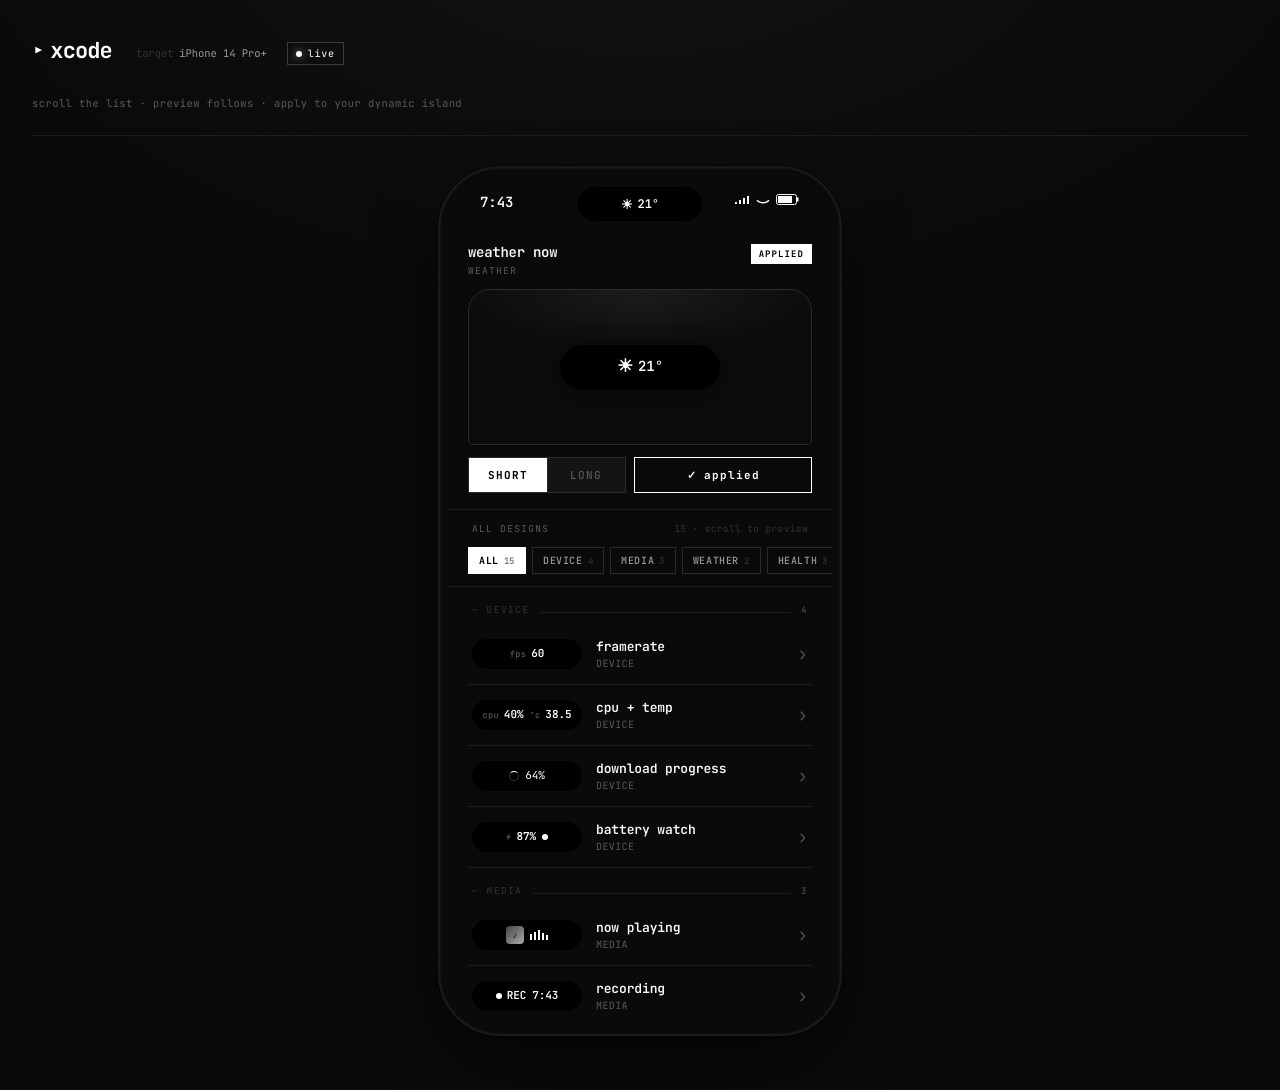
==== index.html @ 46786add "Initial commit: dynamic island designer (HTML prototype + native iOS port)" ====
<!DOCTYPE html>
<html lang="en">
<head>
<meta charset="UTF-8">
<meta name="viewport" content="width=device-width, initial-scale=1">
<title>xcode · dynamic island</title>
<link rel="preconnect" href="https://fonts.googleapis.com">
<link rel="preconnect" href="https://fonts.gstatic.com" crossorigin>
<link href="https://fonts.googleapis.com/css2?family=JetBrains+Mono:wght@300;400;500;600;700&display=swap" rel="stylesheet">
<link rel="stylesheet" href="app.css">
</head>
<body>

<div class="stage">

  <header class="stage-head">
    <div class="brand"><span class="caret">▸</span><span class="logo-name">xcode</span></div>
    <div class="stage-meta">
      <span class="m-pair"><span class="k">target</span><span class="v">iPhone 14 Pro+</span></span>
      <span class="badge"><span class="dot"></span>live</span>
    </div>
    <div class="hint">scroll the list · preview follows · apply to your dynamic island</div>
  </header>

  <div class="iphone">
    <div class="screen">

      <!-- Status bar -->
      <div class="statusbar">
        <span id="clock">9:41</span>
        <div class="right">
          <svg width="16" height="10" viewBox="0 0 16 10"><path d="M1 7h2v2H1zM5 5h2v4H5zM9 3h2v6H9zM13 1h2v8h-2z" fill="currentColor"/></svg>
          <svg width="14" height="10" viewBox="0 0 14 10"><path d="M7 8.5C4.5 8.5 2.3 7.5.5 5.8l1-1.1C3 6.2 4.9 7 7 7s4-.8 5.5-2.3l1 1.1C11.7 7.5 9.5 8.5 7 8.5z" fill="currentColor"/></svg>
          <svg width="24" height="11" viewBox="0 0 24 11"><rect x="0.5" y="0.5" width="20" height="10" rx="2" stroke="currentColor" fill="none"/><rect x="2" y="2" width="14" height="7" fill="currentColor"/><rect x="21" y="3.5" width="1.5" height="4" fill="currentColor"/></svg>
        </div>
      </div>

      <!-- The actual Dynamic Island (live, mirrors focused design) -->
      <div id="island" class="island"></div>

      <!-- Single page · preview on top, scroll list on bottom -->
      <section class="screen-body">

        <!-- ━━━ Sticky preview area ━━━ -->
        <div class="preview-area">
          <div class="preview-head">
            <div class="ph-left">
              <span class="ph-k" id="preview-name">—</span>
              <span class="ph-cat" id="preview-cat">—</span>
            </div>
            <span class="ph-meta">
              <span id="active-state" class="state-tag">PREVIEWING</span>
            </span>
          </div>

          <!-- Phone-top preview render -->
          <div class="preview-frame">
            <div class="preview-screen">
              <div id="preview-island" class="preview-island"></div>
            </div>
          </div>

          <!-- SHORT / LONG toggle + apply -->
          <div class="action-bar">
            <div class="size-toggle" id="size-toggle">
              <button class="on" data-size="short">SHORT</button>
              <button data-size="long">LONG</button>
            </div>
            <button class="apply-btn" id="apply-btn">apply</button>
          </div>
        </div>

        <!-- ━━━ Scrollable design list ━━━ -->
        <div class="list-wrap">
          <div class="list-head">
            <span>ALL DESIGNS</span>
            <span class="r"><span id="list-count">12</span> · scroll to preview</span>
          </div>
          <div class="filter-chips" id="filter-chips"></div>
          <div id="design-list" class="design-list">
            <!-- rendered by JS -->
            <div class="list-spacer-bottom"></div>
          </div>
        </div>

      </section>

    </div>
  </div>

</div>

<script src="app.js"></script>
</body>
</html>
---- app.css ----
/* ════════════════════════════════════════════════════════════════
   xcode · scroll-driven dynamic island browser
   ════════════════════════════════════════════════════════════════ */

:root {
  --bg:        #0a0a0a;
  --bg-2:      #0e0e0e;
  --surface:   #141414;
  --surface-2: #1a1a1a;
  --surface-3: #222222;
  --line:      #1d1d1d;
  --line-2:    #2a2a2a;
  --line-3:    #3a3a3a;
  --line-4:    #555555;
  --text:      #fafafa;
  --text-2:    #9a9a9a;
  --text-3:    #5a5a5a;
  --text-4:    #333333;
  --hi:        #ffffff;
  --hi-dim:    #c8c8c8;
  --mono:      'JetBrains Mono', ui-monospace, SFMono-Regular, Menlo, monospace;
}

* { box-sizing: border-box; margin: 0; padding: 0; }

html, body {
  background: var(--bg);
  color: var(--text);
  font-family: var(--mono);
  font-size: 13px;
  font-feature-settings: "tnum" 1, "ss01" 1;
  font-variant-numeric: tabular-nums;
  -webkit-font-smoothing: antialiased;
  text-rendering: geometricPrecision;
  letter-spacing: -0.005em;
  min-height: 100vh;
}
body {
  background-image:
    radial-gradient(ellipse 90% 60% at 50% -10%, #131313 0%, var(--bg) 60%),
    repeating-linear-gradient(0deg, transparent 0 39px, rgba(255,255,255,0.012) 39px 40px);
}
button { font: inherit; cursor: pointer; }

/* ───────── Stage chrome ───────── */
.stage {
  min-height: 100vh;
  display: grid;
  grid-template-rows: auto 1fr;
  gap: 32px;
  padding: 36px 32px 56px;
  max-width: 1280px;
  margin: 0 auto;
}
.stage-head {
  display: grid;
  grid-template-columns: auto 1fr auto;
  gap: 24px;
  align-items: end;
  padding-bottom: 24px;
  border-bottom: 1px solid var(--line);
}
.brand {
  display: flex;
  align-items: baseline;
  gap: 6px;
  font-size: 22px;
  font-weight: 700;
  letter-spacing: -0.04em;
}
.brand .caret { color: var(--hi); font-weight: 400; }
.stage-meta {
  display: flex;
  gap: 20px;
  align-items: center;
  font-size: 10.5px;
  color: var(--text-3);
}
.stage-meta .m-pair { display: flex; gap: 6px; }
.stage-meta .m-pair .k { color: var(--text-4); }
.stage-meta .m-pair .v { color: var(--text-2); }
.stage-meta .badge {
  display: inline-flex;
  align-items: center;
  gap: 6px;
  padding: 4px 8px;
  border: 1px solid var(--line-3);
  font-size: 10px;
  letter-spacing: 0.08em;
  color: var(--hi);
}
.stage-meta .badge .dot {
  width: 6px; height: 6px;
  background: var(--hi);
  border-radius: 50%;
  box-shadow: 0 0 8px rgba(255,255,255,0.6);
  animation: pulse 1.6s ease-in-out infinite;
}
.hint {
  grid-column: 1 / -1;
  font-size: 10.5px;
  color: var(--text-3);
  letter-spacing: 0.04em;
  padding-top: 8px;
}
@keyframes pulse {
  0%, 100% { opacity: 1; }
  50% { opacity: 0.35; }
}

/* ───────── iPhone frame ───────── */
.iphone {
  width: 400px;
  height: 866px;
  position: relative;
  background: #0a0a0a;
  border-radius: 60px;
  padding: 8px;
  box-shadow:
    0 0 0 2px #1a1a1a,
    0 0 0 3px #050505,
    0 30px 80px -20px rgba(0,0,0,0.85),
    inset 0 0 0 1px rgba(255,255,255,0.03);
  margin: 0 auto;
}
.screen {
  width: 100%;
  height: 100%;
  background: var(--bg);
  border-radius: 52px;
  overflow: hidden;
  position: relative;
  display: flex;
  flex-direction: column;
}

/* Status bar */
.statusbar {
  position: absolute;
  top: 0; left: 0; right: 0;
  height: 54px;
  padding: 18px 32px 0;
  display: flex;
  justify-content: space-between;
  align-items: flex-start;
  font-size: 14px;
  font-weight: 600;
  color: var(--text);
  z-index: 10;
  pointer-events: none;
}
.statusbar .right { display: flex; gap: 6px; align-items: center; }

/* ───────── Real Dynamic Island ───────── */
.island {
  position: absolute;
  top: 11px;
  left: 50%;
  transform: translateX(-50%);
  background: #000;
  border-radius: 18px;
  z-index: 20;
  display: flex;
  align-items: center;
  justify-content: center;
  transition: width 0.3s cubic-bezier(0.4, 0, 0.2, 1), padding 0.3s;
  overflow: hidden;
  height: 34px;
  width: 124px;
  padding: 0 14px;
  gap: 10px;
}
.island.long {
  padding: 0 28px;
  gap: 22px;
}
.island .empty-hint {
  color: var(--text-4);
  font-size: 9px;
  letter-spacing: 0.1em;
}

/* ───────── Single-page body layout ───────── */
.screen-body {
  flex: 1;
  display: flex;
  flex-direction: column;
  padding-top: 54px;
  overflow: hidden;
}

/* ━━━ Sticky preview area (top) ━━━ */
.preview-area {
  flex-shrink: 0;
  background: var(--bg);
  padding: 14px 20px 16px;
  border-bottom: 1px solid var(--line);
}

.preview-head {
  display: flex;
  justify-content: space-between;
  align-items: baseline;
  margin-bottom: 12px;
}
.ph-left {
  display: flex;
  flex-direction: column;
  gap: 2px;
  min-width: 0;
}
.ph-k {
  font-size: 14px;
  color: var(--text);
  font-weight: 600;
  letter-spacing: -0.02em;
  white-space: nowrap;
  overflow: hidden;
  text-overflow: ellipsis;
  transition: color 0.15s;
}
.ph-cat {
  font-size: 9.5px;
  color: var(--text-3);
  letter-spacing: 0.14em;
}
.ph-meta { display: flex; align-items: center; gap: 6px; flex-shrink: 0; }
.state-tag {
  font-size: 9px;
  letter-spacing: 0.12em;
  padding: 3px 7px;
  border: 1px solid var(--line-3);
  color: var(--text-3);
  font-weight: 500;
}
.state-tag.is-active {
  color: #000;
  background: var(--hi);
  border-color: var(--hi);
  font-weight: 700;
}

.preview-frame {
  background: var(--surface);
  border: 1px solid var(--line-2);
  height: 156px;
  border-radius: 22px 22px 4px 4px;
  position: relative;
  overflow: hidden;
  margin-bottom: 12px;
}
.preview-screen {
  position: absolute;
  inset: 0;
  background: radial-gradient(ellipse 80% 60% at 50% 0%, #1c1c1c 0%, #0d0d0d 60%);
  display: flex;
  justify-content: center;
  align-items: center;
}
.preview-island {
  background: #000;
  border-radius: 22px;
  display: flex;
  align-items: center;
  justify-content: center;
  padding: 0 18px;
  gap: 14px;
  height: 44px;
  min-width: 160px;
  box-shadow: 0 8px 24px rgba(0,0,0,0.6);
  transition:
    width 0.35s cubic-bezier(0.4, 0, 0.2, 1),
    min-width 0.35s cubic-bezier(0.4, 0, 0.2, 1),
    padding 0.35s;
  white-space: nowrap;
  animation: previewPop 0.18s ease;
}
.preview-island.long {
  min-width: 320px;
  padding: 0 36px;
  gap: 28px;
}
@keyframes previewPop {
  from { transform: scale(0.96); opacity: 0.4; }
  to   { transform: scale(1); opacity: 1; }
}

/* Action bar — size toggle on left, apply on right */
.action-bar {
  display: flex;
  gap: 8px;
}
.size-toggle {
  flex: 1;
  display: flex;
  border: 1px solid var(--line-2);
  background: var(--surface);
}
.size-toggle button {
  flex: 1;
  background: transparent;
  border: 0;
  border-right: 1px solid var(--line-2);
  color: var(--text-3);
  padding: 10px;
  font-family: var(--mono);
  font-size: 11px;
  letter-spacing: 0.1em;
  font-weight: 500;
}
.size-toggle button:last-child { border-right: 0; }
.size-toggle button.on {
  background: var(--hi);
  color: #000;
  font-weight: 700;
}
.apply-btn {
  flex: 1;
  background: var(--hi);
  color: #000;
  border: 0;
  padding: 10px;
  font-family: var(--mono);
  font-size: 11px;
  font-weight: 700;
  letter-spacing: 0.08em;
  transition: background 0.15s, color 0.15s;
}
.apply-btn:hover { background: var(--hi-dim); }
.apply-btn.applied {
  background: transparent;
  color: var(--hi);
  border: 1px solid var(--hi);
  cursor: default;
}
.apply-btn.flash {
  animation: applyFlash 0.6s ease;
}
@keyframes applyFlash {
  0%   { background: var(--hi); }
  35%  { background: #aaa; }
  100% { background: var(--hi); }
}

/* ━━━ Scrollable design list ━━━ */
.list-wrap {
  flex: 1;
  display: flex;
  flex-direction: column;
  overflow: hidden;
}
.list-head {
  display: flex;
  justify-content: space-between;
  padding: 12px 24px 8px;
  font-size: 9.5px;
  letter-spacing: 0.14em;
  color: var(--text-3);
  flex-shrink: 0;
  background: var(--bg);
}
.list-head .r { color: var(--text-4); letter-spacing: 0.04em; }

/* ━━━ Category filter chips ━━━ */
.filter-chips {
  display: flex;
  gap: 6px;
  padding: 4px 20px 12px;
  overflow-x: auto;
  flex-shrink: 0;
  background: var(--bg);
  border-bottom: 1px solid var(--line);
  scrollbar-width: none;
}
.filter-chips::-webkit-scrollbar { display: none; }
.chip {
  flex-shrink: 0;
  font-family: var(--mono);
  font-size: 10px;
  letter-spacing: 0.06em;
  font-weight: 500;
  padding: 6px 10px;
  border: 1px solid var(--line-2);
  background: transparent;
  color: var(--text-2);
  display: inline-flex;
  align-items: center;
  gap: 5px;
  cursor: pointer;
  transition: border-color 0.15s, background 0.15s, color 0.15s;
  white-space: nowrap;
}
.chip:hover { border-color: var(--line-4); color: var(--text); }
.chip .chip-n {
  color: var(--text-4);
  font-size: 9px;
}
.chip.on {
  background: var(--hi);
  color: #000;
  border-color: var(--hi);
  font-weight: 700;
}
.chip.on .chip-n { color: rgba(0,0,0,0.55); font-weight: 600; }

/* Group header inside list */
.list-group-head {
  font-size: 9.5px;
  letter-spacing: 0.16em;
  color: var(--text-4);
  padding: 16px 4px 8px;
  display: flex;
  align-items: baseline;
  gap: 10px;
}
.list-group-head .lg-rule {
  flex: 1;
  height: 1px;
  background: var(--line);
}
.list-group-head .lg-count {
  color: var(--text-3);
  font-size: 9px;
}

.design-list {
  flex: 1;
  overflow-y: auto;
  padding: 0 20px;
  scrollbar-width: thin;
  scrollbar-color: var(--line-3) transparent;
  scroll-behavior: smooth;
}
.design-list::-webkit-scrollbar { width: 4px; }
.design-list::-webkit-scrollbar-thumb { background: var(--line-3); border-radius: 2px; }

/* Each row in the list */
.drow {
  display: grid;
  grid-template-columns: 110px 1fr 18px;
  gap: 14px;
  align-items: center;
  padding: 14px 4px;
  border-bottom: 1px solid var(--line);
  cursor: pointer;
  user-select: none;
  transition: background 0.18s, border-color 0.18s, transform 0.18s;
  position: relative;
}
.drow:hover { background: var(--surface); }
.drow.is-focused {
  background: var(--surface-2);
}
.drow.is-focused::before {
  content: '';
  position: absolute;
  left: -4px;
  top: 0;
  bottom: 0;
  width: 2px;
  background: var(--hi);
}

/* Mini island preview in row */
.drow .drow-preview {
  background: #000;
  height: 30px;
  border-radius: 15px;
  padding: 0 10px;
  display: flex;
  align-items: center;
  justify-content: center;
  gap: 6px;
  white-space: nowrap;
  overflow: hidden;
}

.drow .drow-meta {
  display: flex;
  flex-direction: column;
  gap: 2px;
  min-width: 0;
}
.drow .drow-name {
  font-size: 13px;
  font-weight: 600;
  color: var(--text);
  letter-spacing: -0.01em;
  white-space: nowrap;
  overflow: hidden;
  text-overflow: ellipsis;
  display: flex;
  align-items: baseline;
  gap: 6px;
}
.drow .drow-name .applied-tag {
  font-size: 8.5px;
  font-weight: 700;
  letter-spacing: 0.08em;
  color: #000;
  background: var(--hi);
  padding: 1px 5px;
  border-radius: 2px;
}
.drow .drow-cat {
  font-size: 10px;
  color: var(--text-3);
  letter-spacing: 0.04em;
}

.drow .drow-arrow {
  color: var(--text-3);
  font-size: 18px;
  text-align: right;
  font-weight: 300;
}
.drow.is-focused .drow-arrow { color: var(--hi); }

.list-spacer-bottom {
  height: 80px;
}

/* ════════════════════════════════════════════════════════════════
   WIDGET RENDERING
   ════════════════════════════════════════════════════════════════ */

.w {
  display: flex;
  align-items: center;
  gap: 5px;
  font-family: var(--mono);
  white-space: nowrap;
  color: var(--hi);
  font-weight: 600;
}
.w .w-lbl  { font-size: 9px;  color: var(--text-3); font-weight: 500; letter-spacing: 0.04em; }
.w .w-val  { font-size: 12px; color: var(--hi); }
.w .w-unit { font-size: 9px;  color: var(--text-3); font-weight: 500; }

/* Larger sizing in the big preview island */
.preview-island .w .w-val { font-size: 14px; }
.preview-island .w .w-lbl,
.preview-island .w .w-unit { font-size: 10px; }
.preview-island.long .w .w-val { font-size: 16px; }
.preview-island.long .w .w-lbl,
.preview-island.long .w .w-unit { font-size: 11px; }

/* Mini in row */
.drow-preview .w .w-val { font-size: 11px; }
.drow-preview .w .w-lbl,
.drow-preview .w .w-unit { font-size: 8.5px; }

/* Long-form layouts */
.long-grid {
  display: grid;
  grid-template-columns: 1fr 1fr;
  gap: 8px 18px;
  width: 100%;
  height: 100%;
  align-content: center;
}
.long-stack {
  display: flex;
  flex-direction: column;
  gap: 4px;
  align-items: center;
  justify-content: center;
  width: 100%;
}
.long-row {
  display: flex;
  align-items: center;
  justify-content: space-between;
  width: 100%;
  gap: 14px;
}

/* ═══ Animated widget pieces ═══ */

.w-gif {
  width: 22px; height: 22px;
  background: linear-gradient(135deg, #444 0%, #aaa 50%, #555 100%);
  background-size: 200% 200%;
  animation: gifShimmer 2s ease-in-out infinite;
  border-radius: 4px;
  display: flex;
  align-items: center;
  justify-content: center;
  font-size: 11px;
  color: #000;
  font-weight: 700;
}
.preview-island .w-gif { width: 28px; height: 28px; }
.preview-island.long .w-gif { width: 40px; height: 40px; font-size: 16px; border-radius: 6px; }
.drow-preview .w-gif { width: 18px; height: 18px; font-size: 9px; }
@keyframes gifShimmer {
  0%, 100% { background-position: 0% 50%; }
  50%      { background-position: 100% 50%; }
}

.w-spinner {
  width: 12px; height: 12px;
  border: 1.5px solid var(--text-4);
  border-top-color: var(--hi);
  border-radius: 50%;
  animation: spin 0.9s linear infinite;
}
.preview-island .w-spinner { width: 16px; height: 16px; border-width: 2px; }
.preview-island.long .w-spinner { width: 22px; height: 22px; border-width: 2px; }
.drow-preview .w-spinner { width: 10px; height: 10px; }
@keyframes spin { to { transform: rotate(360deg); } }

.w-bars {
  display: flex;
  gap: 2px;
  align-items: flex-end;
  height: 12px;
}
.preview-island .w-bars { height: 16px; }
.preview-island.long .w-bars { height: 24px; gap: 3px; }
.drow-preview .w-bars { height: 10px; }
.w-bars span {
  width: 2px;
  background: var(--hi);
  animation: barJump 0.8s ease-in-out infinite;
}
.preview-island.long .w-bars span { width: 3px; }
.w-bars span:nth-child(1) { animation-delay: 0s;    height: 60%; }
.w-bars span:nth-child(2) { animation-delay: 0.1s;  height: 80%; }
.w-bars span:nth-child(3) { animation-delay: 0.2s;  height: 100%; }
.w-bars span:nth-child(4) { animation-delay: 0.15s; height: 70%; }
.w-bars span:nth-child(5) { animation-delay: 0.05s; height: 50%; }
@keyframes barJump {
  0%, 100% { transform: scaleY(0.4); }
  50%      { transform: scaleY(1); }
}

.w-pulse-dot {
  width: 7px; height: 7px;
  border-radius: 50%;
  background: var(--hi);
  box-shadow: 0 0 0 0 rgba(255,255,255,0.7);
  animation: dotPulse 1.4s ease-in-out infinite;
}
.preview-island .w-pulse-dot { width: 9px; height: 9px; }
.preview-island.long .w-pulse-dot { width: 11px; height: 11px; }
.drow-preview .w-pulse-dot { width: 6px; height: 6px; }
@keyframes dotPulse {
  0%, 100% { box-shadow: 0 0 0 0 rgba(255,255,255,0.7); }
  50%      { box-shadow: 0 0 0 5px rgba(255,255,255,0); }
}

.w-weather-glyph {
  font-size: 13px;
  color: var(--hi);
  line-height: 1;
}
.preview-island .w-weather-glyph { font-size: 18px; }
.preview-island.long .w-weather-glyph { font-size: 26px; }
.drow-preview .w-weather-glyph { font-size: 11px; }

.w-big {
  font-size: 14px;
  font-weight: 700;
  letter-spacing: -0.02em;
  color: var(--hi);
}
.preview-island .w-big { font-size: 18px; }
.preview-island.long .w-big { font-size: 26px; letter-spacing: -0.03em; }
.drow-preview .w-big { font-size: 12px; }

.w-sub {
  font-size: 9px;
  color: var(--text-3);
  letter-spacing: 0.06em;
  font-weight: 500;
  text-transform: uppercase;
}
.preview-island .w-sub { font-size: 10px; }
.preview-island.long .w-sub { font-size: 11px; }
.drow-preview .w-sub { font-size: 8px; }

.w-progress {
  width: 36px;
  height: 3px;
  background: var(--text-4);
  border-radius: 2px;
  overflow: hidden;
  position: relative;
}
.preview-island .w-progress { width: 60px; height: 4px; }
.preview-island.long .w-progress { width: 200px; height: 5px; }
.drow-preview .w-progress { width: 30px; height: 2px; }
.w-progress::after {
  content: '';
  position: absolute;
  inset: 0;
  background: var(--hi);
  width: 64%;
  animation: progressPulse 3s ease-in-out infinite;
}
@keyframes progressPulse {
  0%   { width: 12%; }
  50%  { width: 78%; }
  100% { width: 12%; }
}
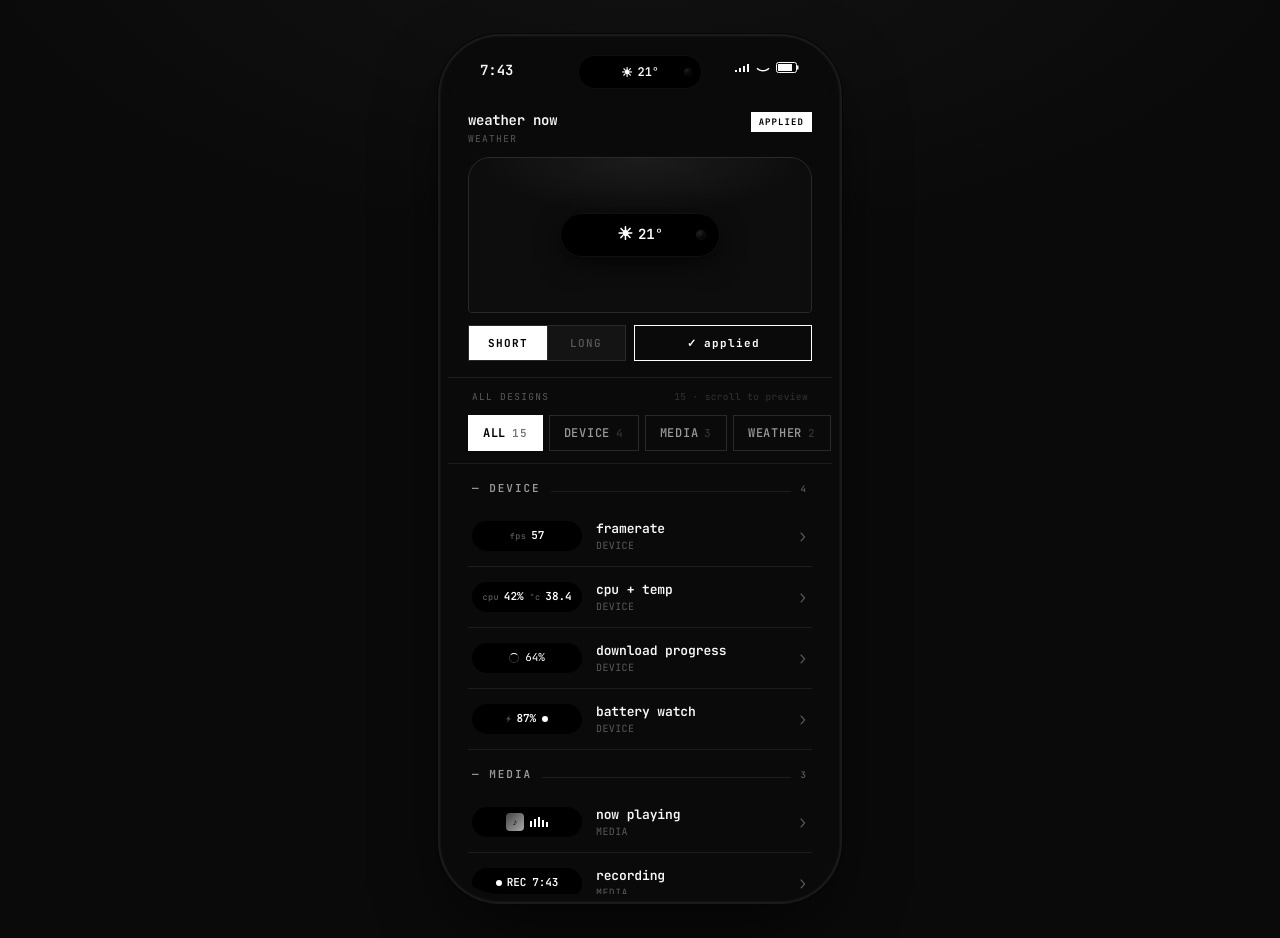
==== commit d20f40ed: "Mobile-fullscreen layout, bigger category chips, camera lens + subtle outline on island" ====
--- a/index.html
+++ b/index.html
@@ -2,7 +2,10 @@
 <html lang="en">
 <head>
 <meta charset="UTF-8">
-<meta name="viewport" content="width=device-width, initial-scale=1">
+<meta name="viewport" content="width=device-width, initial-scale=1, viewport-fit=cover, user-scalable=no">
+<meta name="apple-mobile-web-app-capable" content="yes">
+<meta name="apple-mobile-web-app-status-bar-style" content="black-translucent">
+<meta name="theme-color" content="#0a0a0a">
 <title>xcode · dynamic island</title>
 <link rel="preconnect" href="https://fonts.googleapis.com">
 <link rel="preconnect" href="https://fonts.gstatic.com" crossorigin>
@@ -12,15 +15,6 @@
 <body>
 
 <div class="stage">
-
-  <header class="stage-head">
-    <div class="brand"><span class="caret">▸</span><span class="logo-name">xcode</span></div>
-    <div class="stage-meta">
-      <span class="m-pair"><span class="k">target</span><span class="v">iPhone 14 Pro+</span></span>
-      <span class="badge"><span class="dot"></span>live</span>
-    </div>
-    <div class="hint">scroll the list · preview follows · apply to your dynamic island</div>
-  </header>
 
   <div class="iphone">
     <div class="screen">
--- a/app.css
+++ b/app.css
@@ -42,70 +42,16 @@
 }
 button { font: inherit; cursor: pointer; }
 
-/* ───────── Stage chrome ───────── */
+/* ───────── Stage ───────── */
 .stage {
   min-height: 100vh;
-  display: grid;
-  grid-template-rows: auto 1fr;
-  gap: 32px;
-  padding: 36px 32px 56px;
+  min-height: 100dvh;
+  display: flex;
+  align-items: center;
+  justify-content: center;
+  padding: 36px 32px;
   max-width: 1280px;
   margin: 0 auto;
-}
-.stage-head {
-  display: grid;
-  grid-template-columns: auto 1fr auto;
-  gap: 24px;
-  align-items: end;
-  padding-bottom: 24px;
-  border-bottom: 1px solid var(--line);
-}
-.brand {
-  display: flex;
-  align-items: baseline;
-  gap: 6px;
-  font-size: 22px;
-  font-weight: 700;
-  letter-spacing: -0.04em;
-}
-.brand .caret { color: var(--hi); font-weight: 400; }
-.stage-meta {
-  display: flex;
-  gap: 20px;
-  align-items: center;
-  font-size: 10.5px;
-  color: var(--text-3);
-}
-.stage-meta .m-pair { display: flex; gap: 6px; }
-.stage-meta .m-pair .k { color: var(--text-4); }
-.stage-meta .m-pair .v { color: var(--text-2); }
-.stage-meta .badge {
-  display: inline-flex;
-  align-items: center;
-  gap: 6px;
-  padding: 4px 8px;
-  border: 1px solid var(--line-3);
-  font-size: 10px;
-  letter-spacing: 0.08em;
-  color: var(--hi);
-}
-.stage-meta .badge .dot {
-  width: 6px; height: 6px;
-  background: var(--hi);
-  border-radius: 50%;
-  box-shadow: 0 0 8px rgba(255,255,255,0.6);
-  animation: pulse 1.6s ease-in-out infinite;
-}
-.hint {
-  grid-column: 1 / -1;
-  font-size: 10.5px;
-  color: var(--text-3);
-  letter-spacing: 0.04em;
-  padding-top: 8px;
-}
-@keyframes pulse {
-  0%, 100% { opacity: 1; }
-  50% { opacity: 0.35; }
 }
 
 /* ───────── iPhone frame ───────── */
@@ -121,7 +67,6 @@
     0 0 0 3px #050505,
     0 30px 80px -20px rgba(0,0,0,0.85),
     inset 0 0 0 1px rgba(255,255,255,0.03);
-  margin: 0 auto;
 }
 .screen {
   width: 100%;
@@ -132,6 +77,40 @@
   position: relative;
   display: flex;
   flex-direction: column;
+}
+
+/* On phones · fill the viewport, drop the bezel */
+@media (max-width: 480px) {
+  body { background: #0a0a0a; }
+  .stage {
+    padding: 0;
+    align-items: stretch;
+    min-height: 100vh;
+    min-height: 100dvh;
+  }
+  .iphone {
+    width: 100vw;
+    height: 100vh;
+    height: 100dvh;
+    border-radius: 0;
+    padding: 0;
+    box-shadow: none;
+  }
+  .screen {
+    border-radius: 0;
+  }
+  /* keep the status bar tucked behind the notch / dynamic island */
+  .statusbar {
+    padding-top: max(18px, env(safe-area-inset-top));
+  }
+  /* push the island down to clear a real notch / dynamic island */
+  .island {
+    top: max(11px, env(safe-area-inset-top));
+  }
+  /* respect the home indicator at the bottom */
+  .design-list {
+    padding-bottom: calc(40px + env(safe-area-inset-bottom));
+  }
 }
 
 /* Status bar */
@@ -169,10 +148,30 @@
   width: 124px;
   padding: 0 14px;
   gap: 10px;
+  box-shadow: inset 0 0 0 1px rgba(255,255,255,0.05);
+}
+.island::after {
+  content: '';
+  position: absolute;
+  top: 50%;
+  right: 10px;
+  width: 8px;
+  height: 8px;
+  border-radius: 50%;
+  background:
+    radial-gradient(circle at 35% 30%, #232323 0%, #080808 50%, #000 100%);
+  box-shadow: inset 0 0 0 0.5px rgba(255,255,255,0.06);
+  transform: translateY(-50%);
+  pointer-events: none;
+  opacity: 0.85;
+  z-index: 1;
 }
 .island.long {
   padding: 0 28px;
   gap: 22px;
+}
+.island.long::after {
+  right: 14px;
 }
 .island .empty-hint {
   color: var(--text-4);
@@ -267,18 +266,44 @@
   gap: 14px;
   height: 44px;
   min-width: 160px;
-  box-shadow: 0 8px 24px rgba(0,0,0,0.6);
+  box-shadow:
+    0 8px 24px rgba(0,0,0,0.6),
+    inset 0 0 0 1px rgba(255,255,255,0.06);
   transition:
     width 0.35s cubic-bezier(0.4, 0, 0.2, 1),
     min-width 0.35s cubic-bezier(0.4, 0, 0.2, 1),
     padding 0.35s;
   white-space: nowrap;
   animation: previewPop 0.18s ease;
+  position: relative;
+}
+/* Front camera lens (right side, like real iPhone 14 Pro) */
+.preview-island::after {
+  content: '';
+  position: absolute;
+  top: 50%;
+  right: 14px;
+  width: 10px;
+  height: 10px;
+  border-radius: 50%;
+  background:
+    radial-gradient(circle at 35% 30%, #2a2a2a 0%, #0a0a0a 50%, #000 100%);
+  box-shadow:
+    inset 0 0 0 0.5px rgba(255,255,255,0.08),
+    inset 0 0 2px rgba(255,255,255,0.04);
+  transform: translateY(-50%);
+  pointer-events: none;
+  opacity: 0.85;
 }
 .preview-island.long {
   min-width: 320px;
   padding: 0 36px;
   gap: 28px;
+}
+.preview-island.long::after {
+  right: 20px;
+  width: 11px;
+  height: 11px;
 }
 @keyframes previewPop {
   from { transform: scale(0.96); opacity: 0.4; }
@@ -376,16 +401,16 @@
 .chip {
   flex-shrink: 0;
   font-family: var(--mono);
-  font-size: 10px;
+  font-size: 12px;
   letter-spacing: 0.06em;
   font-weight: 500;
-  padding: 6px 10px;
+  padding: 9px 14px;
   border: 1px solid var(--line-2);
   background: transparent;
   color: var(--text-2);
   display: inline-flex;
   align-items: center;
-  gap: 5px;
+  gap: 6px;
   cursor: pointer;
   transition: border-color 0.15s, background 0.15s, color 0.15s;
   white-space: nowrap;
@@ -393,7 +418,7 @@
 .chip:hover { border-color: var(--line-4); color: var(--text); }
 .chip .chip-n {
   color: var(--text-4);
-  font-size: 9px;
+  font-size: 11px;
 }
 .chip.on {
   background: var(--hi);
@@ -405,13 +430,14 @@
 
 /* Group header inside list */
 .list-group-head {
-  font-size: 9.5px;
-  letter-spacing: 0.16em;
-  color: var(--text-4);
-  padding: 16px 4px 8px;
+  font-size: 11px;
+  letter-spacing: 0.18em;
+  color: var(--text-2);
+  padding: 18px 4px 10px;
   display: flex;
   align-items: baseline;
   gap: 10px;
+  font-weight: 600;
 }
 .list-group-head .lg-rule {
   flex: 1;
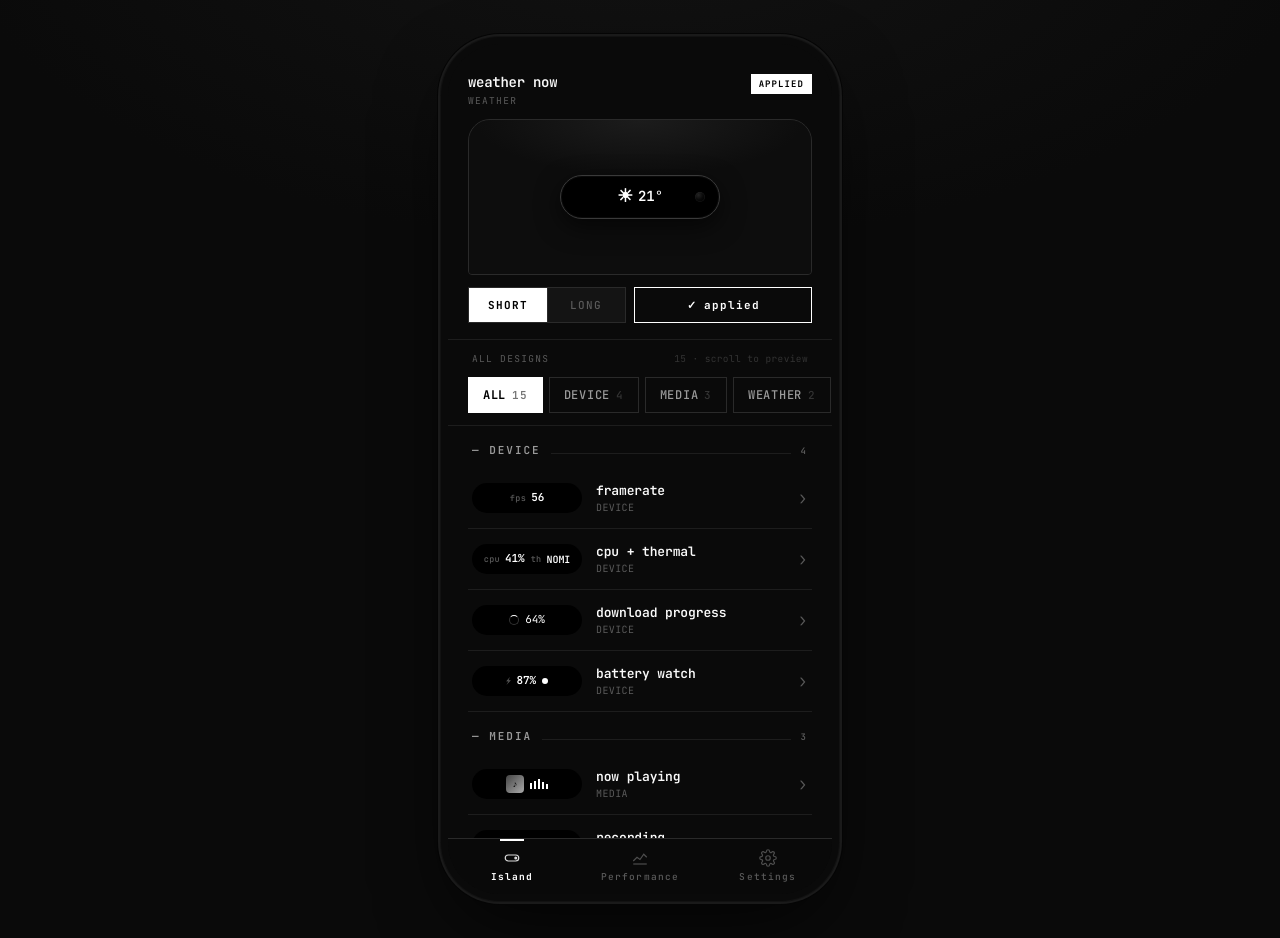
==== commit 43311044: "Add Performance and Settings tabs, iOS-grounded metrics, remove status bar" ====
--- a/index.html
+++ b/index.html
@@ -19,65 +19,398 @@
   <div class="iphone">
     <div class="screen">
 
-      <!-- Status bar -->
-      <div class="statusbar">
-        <span id="clock">9:41</span>
-        <div class="right">
-          <svg width="16" height="10" viewBox="0 0 16 10"><path d="M1 7h2v2H1zM5 5h2v4H5zM9 3h2v6H9zM13 1h2v8h-2z" fill="currentColor"/></svg>
-          <svg width="14" height="10" viewBox="0 0 14 10"><path d="M7 8.5C4.5 8.5 2.3 7.5.5 5.8l1-1.1C3 6.2 4.9 7 7 7s4-.8 5.5-2.3l1 1.1C11.7 7.5 9.5 8.5 7 8.5z" fill="currentColor"/></svg>
-          <svg width="24" height="11" viewBox="0 0 24 11"><rect x="0.5" y="0.5" width="20" height="10" rx="2" stroke="currentColor" fill="none"/><rect x="2" y="2" width="14" height="7" fill="currentColor"/><rect x="21" y="3.5" width="1.5" height="4" fill="currentColor"/></svg>
+      <!-- Tab content area -->
+      <section class="screen-body">
+
+        <!-- ━━━ TAB · ISLAND ━━━ -->
+        <div class="tab-panel is-active" data-tab="island">
+
+          <!-- Sticky preview area -->
+          <div class="preview-area">
+            <div class="preview-head">
+              <div class="ph-left">
+                <span class="ph-k" id="preview-name">—</span>
+                <span class="ph-cat" id="preview-cat">—</span>
+              </div>
+              <span class="ph-meta">
+                <span id="active-state" class="state-tag">PREVIEWING</span>
+              </span>
+            </div>
+
+            <div class="preview-frame">
+              <div class="preview-screen">
+                <div id="preview-island" class="preview-island"></div>
+              </div>
+            </div>
+
+            <div class="action-bar">
+              <div class="size-toggle" id="size-toggle">
+                <button class="on" data-size="short">SHORT</button>
+                <button data-size="long">LONG</button>
+              </div>
+              <button class="apply-btn" id="apply-btn">apply</button>
+            </div>
+          </div>
+
+          <!-- Scrollable design list -->
+          <div class="list-wrap">
+            <div class="list-head">
+              <span>ALL DESIGNS</span>
+              <span class="r"><span id="list-count">12</span> · scroll to preview</span>
+            </div>
+            <div class="filter-chips" id="filter-chips"></div>
+            <div id="design-list" class="design-list">
+              <div class="list-spacer-bottom"></div>
+            </div>
+          </div>
+
         </div>
-      </div>
-
-      <!-- The actual Dynamic Island (live, mirrors focused design) -->
-      <div id="island" class="island"></div>
-
-      <!-- Single page · preview on top, scroll list on bottom -->
-      <section class="screen-body">
-
-        <!-- ━━━ Sticky preview area ━━━ -->
-        <div class="preview-area">
-          <div class="preview-head">
-            <div class="ph-left">
-              <span class="ph-k" id="preview-name">—</span>
-              <span class="ph-cat" id="preview-cat">—</span>
-            </div>
-            <span class="ph-meta">
-              <span id="active-state" class="state-tag">PREVIEWING</span>
-            </span>
-          </div>
-
-          <!-- Phone-top preview render -->
-          <div class="preview-frame">
-            <div class="preview-screen">
-              <div id="preview-island" class="preview-island"></div>
-            </div>
-          </div>
-
-          <!-- SHORT / LONG toggle + apply -->
-          <div class="action-bar">
-            <div class="size-toggle" id="size-toggle">
-              <button class="on" data-size="short">SHORT</button>
-              <button data-size="long">LONG</button>
-            </div>
-            <button class="apply-btn" id="apply-btn">apply</button>
+
+        <!-- ━━━ TAB · PERFORMANCE ━━━ -->
+        <div class="tab-panel" data-tab="performance">
+          <div class="perf-wrap">
+
+            <div class="perf-head">
+              <div class="ph-left">
+                <span class="ph-k">live performance</span>
+                <span class="ph-cat">IOS METRICS · MACH + METRICKIT</span>
+              </div>
+              <span class="state-tag is-active">LIVE</span>
+            </div>
+
+            <!-- ─── COMPUTE ─── -->
+            <div class="perf-section-title">— COMPUTE</div>
+            <div class="perf-grid">
+
+              <div class="perf-card" data-metric="cpu">
+                <div class="pc-head"><span class="pc-lbl">CPU</span><span class="pc-unit">%</span></div>
+                <div class="pc-val" id="perf-cpu">—</div>
+                <div class="pc-bar"><span></span></div>
+                <div class="pc-src">host_processor_info</div>
+              </div>
+
+              <div class="perf-card" data-metric="memory">
+                <div class="pc-head"><span class="pc-lbl">MEMORY</span><span class="pc-unit">GB</span></div>
+                <div class="pc-val" id="perf-mem">—</div>
+                <div class="pc-bar"><span></span></div>
+                <div class="pc-src" id="perf-mem-src">— / 6.0 GB</div>
+              </div>
+
+              <div class="perf-card" data-metric="thermal">
+                <div class="pc-head"><span class="pc-lbl">THERMAL</span><span class="pc-unit">STATE</span></div>
+                <div class="pc-val pc-val-sm" id="perf-thermal">—</div>
+                <div class="thermal-track">
+                  <span class="ts" data-state="nominal"></span>
+                  <span class="ts" data-state="fair"></span>
+                  <span class="ts" data-state="serious"></span>
+                  <span class="ts" data-state="critical"></span>
+                </div>
+                <div class="pc-src">ProcessInfo</div>
+              </div>
+
+              <div class="perf-card" data-metric="battery">
+                <div class="pc-head"><span class="pc-lbl">BATTERY</span><span class="pc-unit" id="perf-batt-state">UNPLUGGED</span></div>
+                <div class="pc-val" id="perf-batt">—</div>
+                <div class="pc-bar"><span></span></div>
+                <div class="pc-src">UIDevice</div>
+              </div>
+
+              <div class="perf-card" data-metric="disk">
+                <div class="pc-head"><span class="pc-lbl">DISK FREE</span><span class="pc-unit">GB</span></div>
+                <div class="pc-val" id="perf-disk">—</div>
+                <div class="pc-bar"><span></span></div>
+                <div class="pc-src" id="perf-disk-src">— / 128 GB</div>
+              </div>
+
+              <div class="perf-card" data-metric="cores">
+                <div class="pc-head"><span class="pc-lbl">CORES</span><span class="pc-unit">ACTIVE</span></div>
+                <div class="pc-val" id="perf-cores">—</div>
+                <div class="pc-bar"><span></span></div>
+                <div class="pc-src">activeProcessorCount</div>
+              </div>
+
+            </div>
+
+            <!-- ─── DISPLAY & AUDIO ─── -->
+            <div class="perf-section-title">— DISPLAY &amp; AUDIO</div>
+            <div class="perf-grid">
+
+              <div class="perf-card" data-metric="fps">
+                <div class="pc-head"><span class="pc-lbl">FPS</span><span class="pc-unit" id="perf-fps-target">/120</span></div>
+                <div class="pc-val" id="perf-fps">—</div>
+                <div class="pc-bar"><span></span></div>
+                <div class="pc-src">CADisplayLink</div>
+              </div>
+
+              <div class="perf-card" data-metric="brightness">
+                <div class="pc-head"><span class="pc-lbl">BRIGHTNESS</span><span class="pc-unit">%</span></div>
+                <div class="pc-val" id="perf-bright">—</div>
+                <div class="pc-bar"><span></span></div>
+                <div class="pc-src">UIScreen</div>
+              </div>
+
+              <div class="perf-card" data-metric="volume">
+                <div class="pc-head"><span class="pc-lbl">VOLUME</span><span class="pc-unit">%</span></div>
+                <div class="pc-val" id="perf-vol">—</div>
+                <div class="pc-bar"><span></span></div>
+                <div class="pc-src">AVAudioSession</div>
+              </div>
+
+            </div>
+
+            <!-- ─── SENSORS ─── -->
+            <div class="perf-section-title">— SENSORS · COREMOTION</div>
+            <div class="perf-grid">
+
+              <div class="perf-card" data-metric="pressure">
+                <div class="pc-head"><span class="pc-lbl">PRESSURE</span><span class="pc-unit">hPa</span></div>
+                <div class="pc-val" id="perf-press">—</div>
+                <div class="pc-sub" id="perf-alt">— m</div>
+                <div class="pc-src">CMAltimeter</div>
+              </div>
+
+              <div class="perf-card" data-metric="heading">
+                <div class="pc-head"><span class="pc-lbl">HEADING</span><span class="pc-unit">°</span></div>
+                <div class="pc-val" id="perf-head">—</div>
+                <div class="compass">
+                  <span class="compass-ring"></span>
+                  <span class="compass-needle" id="compass-needle"></span>
+                  <span class="compass-tick t-n">N</span>
+                </div>
+                <div class="pc-src">CLLocationManager</div>
+              </div>
+
+              <div class="perf-card perf-card-wide" data-metric="accel">
+                <div class="pc-head"><span class="pc-lbl">ACCELEROMETER</span><span class="pc-unit">G</span></div>
+                <div class="axis-row">
+                  <div class="axis"><span class="ax-lbl">X</span><span class="ax-val" id="perf-ax">—</span><div class="axis-bar"><span id="perf-ax-bar"></span></div></div>
+                  <div class="axis"><span class="ax-lbl">Y</span><span class="ax-val" id="perf-ay">—</span><div class="axis-bar"><span id="perf-ay-bar"></span></div></div>
+                  <div class="axis"><span class="ax-lbl">Z</span><span class="ax-val" id="perf-az">—</span><div class="axis-bar"><span id="perf-az-bar"></span></div></div>
+                </div>
+                <div class="pc-src">CMMotionManager</div>
+              </div>
+
+              <div class="perf-card perf-card-wide" data-metric="gyro">
+                <div class="pc-head"><span class="pc-lbl">GYROSCOPE</span><span class="pc-unit">rad/s</span></div>
+                <div class="axis-row">
+                  <div class="axis"><span class="ax-lbl">X</span><span class="ax-val" id="perf-gx">—</span><div class="axis-bar"><span id="perf-gx-bar"></span></div></div>
+                  <div class="axis"><span class="ax-lbl">Y</span><span class="ax-val" id="perf-gy">—</span><div class="axis-bar"><span id="perf-gy-bar"></span></div></div>
+                  <div class="axis"><span class="ax-lbl">Z</span><span class="ax-val" id="perf-gz">—</span><div class="axis-bar"><span id="perf-gz-bar"></span></div></div>
+                </div>
+                <div class="pc-src">CMMotionManager</div>
+              </div>
+
+              <div class="perf-card" data-metric="steps">
+                <div class="pc-head"><span class="pc-lbl">STEPS</span><span class="pc-unit">TODAY</span></div>
+                <div class="pc-val" id="perf-steps">—</div>
+                <div class="pc-bar"><span></span></div>
+                <div class="pc-src">CMPedometer</div>
+              </div>
+
+              <div class="perf-card" data-metric="proximity">
+                <div class="pc-head"><span class="pc-lbl">PROXIMITY</span><span class="pc-unit">SENSOR</span></div>
+                <div class="pc-val pc-val-sm" id="perf-prox">FAR</div>
+                <div class="pc-sub">UIDevice.proximityState</div>
+                <div class="pc-src">UIDevice</div>
+              </div>
+
+            </div>
+
+            <!-- ─── NETWORK & DEVICE ─── -->
+            <div class="perf-section-title">— NETWORK &amp; DEVICE</div>
+            <div class="perf-info">
+              <div class="info-row">
+                <span class="info-k">Network</span>
+                <span class="info-v" id="perf-net">—</span>
+              </div>
+              <div class="info-row">
+                <span class="info-k">Cellular</span>
+                <span class="info-v" id="perf-cell">—</span>
+              </div>
+              <div class="info-row">
+                <span class="info-k">Carrier</span>
+                <span class="info-v" id="perf-carrier">—</span>
+              </div>
+              <div class="info-row">
+                <span class="info-k">Refresh rate</span>
+                <span class="info-v" id="perf-refresh">— Hz</span>
+              </div>
+              <div class="info-row">
+                <span class="info-k">Low power mode</span>
+                <span class="info-v" id="perf-lowpower">OFF</span>
+              </div>
+              <div class="info-row">
+                <span class="info-k">Uptime</span>
+                <span class="info-v" id="perf-uptime">—</span>
+              </div>
+              <div class="info-row">
+                <span class="info-k">Device</span>
+                <span class="info-v" id="perf-device">—</span>
+              </div>
+              <div class="info-row">
+                <span class="info-k">iOS</span>
+                <span class="info-v" id="perf-ios">—</span>
+              </div>
+            </div>
+
+            <!-- ─── CPU HISTORY ─── -->
+            <div class="perf-graph">
+              <div class="pg-head">
+                <span>CPU · LAST 60s</span>
+                <span class="r" id="perf-graph-now">—%</span>
+              </div>
+              <svg id="perf-svg" viewBox="0 0 300 80" preserveAspectRatio="none">
+                <polyline id="perf-line" fill="none" stroke="currentColor" stroke-width="1.2" />
+              </svg>
+              <div class="pg-axis"><span>60s</span><span>30s</span><span>NOW</span></div>
+            </div>
+
+            <!-- ─── MetricKit ─── -->
+            <div class="perf-procs">
+              <div class="pp-head"><span>METRICKIT · LAST DAILY REPORT</span><span class="r">24H</span></div>
+              <div id="perf-mxm-list">
+                <div class="mxm-row">
+                  <span class="mxm-name">Cumulative CPU time</span>
+                  <span class="mxm-val" id="mxm-cpu">— s</span>
+                </div>
+                <div class="mxm-row">
+                  <span class="mxm-name">Peak memory</span>
+                  <span class="mxm-val" id="mxm-peak">— MB</span>
+                </div>
+                <div class="mxm-row">
+                  <span class="mxm-name">App launch time (95%)</span>
+                  <span class="mxm-val" id="mxm-launch">— ms</span>
+                </div>
+                <div class="mxm-row">
+                  <span class="mxm-name">Hang time (>250ms)</span>
+                  <span class="mxm-val" id="mxm-hangs">— s</span>
+                </div>
+                <div class="mxm-row">
+                  <span class="mxm-name">Cumulative disk writes</span>
+                  <span class="mxm-val" id="mxm-disk">— MB</span>
+                </div>
+                <div class="mxm-row">
+                  <span class="mxm-name">Cellular bytes sent</span>
+                  <span class="mxm-val" id="mxm-net">— KB</span>
+                </div>
+              </div>
+            </div>
+
           </div>
         </div>
 
-        <!-- ━━━ Scrollable design list ━━━ -->
-        <div class="list-wrap">
-          <div class="list-head">
-            <span>ALL DESIGNS</span>
-            <span class="r"><span id="list-count">12</span> · scroll to preview</span>
-          </div>
-          <div class="filter-chips" id="filter-chips"></div>
-          <div id="design-list" class="design-list">
-            <!-- rendered by JS -->
-            <div class="list-spacer-bottom"></div>
+        <!-- ━━━ TAB · SETTINGS ━━━ -->
+        <div class="tab-panel" data-tab="settings">
+          <div class="settings-wrap">
+
+            <div class="settings-head">
+              <div class="ph-left">
+                <span class="ph-k">settings</span>
+                <span class="ph-cat">PREFERENCES · v0.1.0</span>
+              </div>
+            </div>
+
+            <div class="set-section">
+              <div class="set-section-title">— APPEARANCE</div>
+              <div class="set-row">
+                <div class="set-row-meta">
+                  <div class="set-name">Animations</div>
+                  <div class="set-desc">live ticks, transitions, pulses</div>
+                </div>
+                <label class="toggle"><input type="checkbox" id="set-anim" checked><span></span></label>
+              </div>
+              <div class="set-row">
+                <div class="set-row-meta">
+                  <div class="set-name">Compact mode</div>
+                  <div class="set-desc">denser list rows</div>
+                </div>
+                <label class="toggle"><input type="checkbox" id="set-compact"><span></span></label>
+              </div>
+            </div>
+
+            <div class="set-section">
+              <div class="set-section-title">— DATA</div>
+              <div class="set-row">
+                <div class="set-row-meta">
+                  <div class="set-name">Refresh rate</div>
+                  <div class="set-desc">how often metrics update</div>
+                </div>
+                <div class="seg" id="set-refresh">
+                  <button data-rate="500">0.5s</button>
+                  <button class="on" data-rate="1000">1s</button>
+                  <button data-rate="2000">2s</button>
+                </div>
+              </div>
+              <div class="set-row">
+                <div class="set-row-meta">
+                  <div class="set-name">Live data</div>
+                  <div class="set-desc">simulate metrics stream</div>
+                </div>
+                <label class="toggle"><input type="checkbox" id="set-live" checked><span></span></label>
+              </div>
+            </div>
+
+            <div class="set-section">
+              <div class="set-section-title">— ISLAND</div>
+              <div class="set-row">
+                <div class="set-row-meta">
+                  <div class="set-name">Default size</div>
+                  <div class="set-desc">used on first load</div>
+                </div>
+                <div class="seg" id="set-default-size">
+                  <button class="on" data-size="short">SHORT</button>
+                  <button data-size="long">LONG</button>
+                </div>
+              </div>
+              <div class="set-row">
+                <div class="set-row-meta">
+                  <div class="set-name">Reset applied design</div>
+                  <div class="set-desc">go back to weather now</div>
+                </div>
+                <button class="ghost-btn" id="set-reset">RESET</button>
+              </div>
+            </div>
+
+            <div class="set-section">
+              <div class="set-section-title">— ABOUT</div>
+              <div class="set-row static">
+                <div class="set-row-meta">
+                  <div class="set-name">Version</div>
+                  <div class="set-desc">x-widget-design</div>
+                </div>
+                <div class="set-static-val">0.1.0</div>
+              </div>
+              <div class="set-row static">
+                <div class="set-row-meta">
+                  <div class="set-name">Designs</div>
+                  <div class="set-desc">total available</div>
+                </div>
+                <div class="set-static-val" id="set-design-count">—</div>
+              </div>
+            </div>
+
+            <div class="settings-spacer"></div>
+
           </div>
         </div>
 
       </section>
+
+      <!-- ━━━ Bottom tab bar ━━━ -->
+      <nav class="tabbar" id="tabbar">
+        <button class="tab on" data-tab="island">
+          <svg viewBox="0 0 24 24" width="18" height="18" fill="none" stroke="currentColor" stroke-width="1.6"><rect x="3" y="8" width="18" height="8" rx="4"/><circle cx="17" cy="12" r="1.2" fill="currentColor"/></svg>
+          <span>Island</span>
+        </button>
+        <button class="tab" data-tab="performance">
+          <svg viewBox="0 0 24 24" width="18" height="18" fill="none" stroke="currentColor" stroke-width="1.6"><polyline points="3,16 8,11 12,14 17,7 21,11"/><line x1="3" y1="20" x2="21" y2="20"/></svg>
+          <span>Performance</span>
+        </button>
+        <button class="tab" data-tab="settings">
+          <svg viewBox="0 0 24 24" width="18" height="18" fill="none" stroke="currentColor" stroke-width="1.6"><circle cx="12" cy="12" r="3"/><path d="M19.4 15a1.7 1.7 0 0 0 .3 1.8l.1.1a2 2 0 1 1-2.8 2.8l-.1-.1a1.7 1.7 0 0 0-1.8-.3 1.7 1.7 0 0 0-1 1.5V21a2 2 0 0 1-4 0v-.1A1.7 1.7 0 0 0 9 19.4a1.7 1.7 0 0 0-1.8.3l-.1.1a2 2 0 1 1-2.8-2.8l.1-.1a1.7 1.7 0 0 0 .3-1.8 1.7 1.7 0 0 0-1.5-1H3a2 2 0 0 1 0-4h.1A1.7 1.7 0 0 0 4.6 9a1.7 1.7 0 0 0-.3-1.8l-.1-.1a2 2 0 1 1 2.8-2.8l.1.1A1.7 1.7 0 0 0 9 4.6a1.7 1.7 0 0 0 1-1.5V3a2 2 0 0 1 4 0v.1a1.7 1.7 0 0 0 1 1.5 1.7 1.7 0 0 0 1.8-.3l.1-.1a2 2 0 1 1 2.8 2.8l-.1.1a1.7 1.7 0 0 0-.3 1.8V9a1.7 1.7 0 0 0 1.5 1H21a2 2 0 0 1 0 4h-.1a1.7 1.7 0 0 0-1.5 1z"/></svg>
+          <span>Settings</span>
+        </button>
+      </nav>
 
     </div>
   </div>
--- a/app.css
+++ b/app.css
@@ -99,10 +99,6 @@
   .screen {
     border-radius: 0;
   }
-  /* keep the status bar tucked behind the notch / dynamic island */
-  .statusbar {
-    padding-top: max(18px, env(safe-area-inset-top));
-  }
   /* push the island down to clear a real notch / dynamic island */
   .island {
     top: max(11px, env(safe-area-inset-top));
@@ -112,23 +108,6 @@
     padding-bottom: calc(40px + env(safe-area-inset-bottom));
   }
 }
-
-/* Status bar */
-.statusbar {
-  position: absolute;
-  top: 0; left: 0; right: 0;
-  height: 54px;
-  padding: 18px 32px 0;
-  display: flex;
-  justify-content: space-between;
-  align-items: flex-start;
-  font-size: 14px;
-  font-weight: 600;
-  color: var(--text);
-  z-index: 10;
-  pointer-events: none;
-}
-.statusbar .right { display: flex; gap: 6px; align-items: center; }
 
 /* ───────── Real Dynamic Island ───────── */
 .island {
@@ -184,7 +163,7 @@
   flex: 1;
   display: flex;
   flex-direction: column;
-  padding-top: 54px;
+  padding-top: 16px;
   overflow: hidden;
 }
 
@@ -258,6 +237,7 @@
 }
 .preview-island {
   background: #000;
+  border: 1px solid var(--line-3);
   border-radius: 22px;
   display: flex;
   align-items: center;
@@ -268,7 +248,7 @@
   min-width: 160px;
   box-shadow:
     0 8px 24px rgba(0,0,0,0.6),
-    inset 0 0 0 1px rgba(255,255,255,0.06);
+    inset 0 0 0 1px rgba(255,255,255,0.04);
   transition:
     width 0.35s cubic-bezier(0.4, 0, 0.2, 1),
     min-width 0.35s cubic-bezier(0.4, 0, 0.2, 1),
@@ -730,3 +710,591 @@
   50%  { width: 78%; }
   100% { width: 12%; }
 }
+
+
+/* ════════════════════════════════════════════════════════════════
+   TABS · BOTTOM NAVIGATION
+   ════════════════════════════════════════════════════════════════ */
+
+.screen-body {
+  /* leave room for the bottom tab bar */
+  padding-bottom: 56px;
+  position: relative;
+}
+
+.tab-panel {
+  display: none;
+  flex: 1;
+  flex-direction: column;
+  overflow: hidden;
+  height: 100%;
+}
+.tab-panel.is-active {
+  display: flex;
+  animation: tabFade 0.18s ease;
+}
+@keyframes tabFade {
+  from { opacity: 0; transform: translateY(4px); }
+  to   { opacity: 1; transform: translateY(0); }
+}
+
+.tabbar {
+  position: absolute;
+  bottom: 0;
+  left: 0;
+  right: 0;
+  height: 56px;
+  background: rgba(10, 10, 10, 0.92);
+  backdrop-filter: blur(18px);
+  -webkit-backdrop-filter: blur(18px);
+  border-top: 1px solid var(--line-2);
+  display: flex;
+  z-index: 30;
+  padding-bottom: env(safe-area-inset-bottom);
+}
+.tabbar .tab {
+  flex: 1;
+  background: transparent;
+  border: 0;
+  color: var(--text-3);
+  display: flex;
+  flex-direction: column;
+  align-items: center;
+  justify-content: center;
+  gap: 3px;
+  font-family: var(--mono);
+  font-size: 9.5px;
+  letter-spacing: 0.12em;
+  font-weight: 500;
+  padding: 6px 4px 8px;
+  position: relative;
+  transition: color 0.15s;
+}
+.tabbar .tab svg { opacity: 0.85; }
+.tabbar .tab:hover { color: var(--text-2); }
+.tabbar .tab.on {
+  color: var(--hi);
+  font-weight: 700;
+}
+.tabbar .tab.on::before {
+  content: '';
+  position: absolute;
+  top: 0;
+  left: 50%;
+  transform: translateX(-50%);
+  width: 24px;
+  height: 2px;
+  background: var(--hi);
+}
+
+@media (max-width: 480px) {
+  .screen-body { padding-bottom: calc(56px + env(safe-area-inset-bottom)); }
+}
+
+/* ════════════════════════════════════════════════════════════════
+   TAB · PERFORMANCE
+   ════════════════════════════════════════════════════════════════ */
+
+.perf-wrap {
+  flex: 1;
+  overflow-y: auto;
+  padding: 16px 20px 24px;
+  scrollbar-width: thin;
+  scrollbar-color: var(--line-3) transparent;
+}
+.perf-wrap::-webkit-scrollbar { width: 4px; }
+.perf-wrap::-webkit-scrollbar-thumb { background: var(--line-3); border-radius: 2px; }
+
+.perf-head {
+  display: flex;
+  justify-content: space-between;
+  align-items: flex-start;
+  margin-bottom: 16px;
+}
+
+.perf-grid {
+  display: grid;
+  grid-template-columns: 1fr 1fr;
+  gap: 8px;
+  margin-bottom: 16px;
+}
+.perf-card {
+  background: var(--surface);
+  border: 1px solid var(--line-2);
+  padding: 10px 12px 12px;
+  position: relative;
+  overflow: hidden;
+}
+.perf-card .pc-head {
+  display: flex;
+  justify-content: space-between;
+  align-items: baseline;
+  margin-bottom: 6px;
+}
+.perf-card .pc-lbl {
+  font-size: 9.5px;
+  letter-spacing: 0.14em;
+  color: var(--text-2);
+  font-weight: 600;
+}
+.perf-card .pc-unit {
+  font-size: 9px;
+  color: var(--text-4);
+  letter-spacing: 0.06em;
+}
+.perf-card .pc-val {
+  font-size: 22px;
+  font-weight: 700;
+  letter-spacing: -0.02em;
+  color: var(--hi);
+  line-height: 1;
+  margin-bottom: 8px;
+  font-variant-numeric: tabular-nums;
+}
+.perf-card .pc-bar {
+  height: 3px;
+  background: var(--surface-3);
+  position: relative;
+  overflow: hidden;
+}
+.perf-card .pc-bar > span {
+  position: absolute;
+  inset: 0;
+  width: 0%;
+  background: var(--hi);
+  transition: width 0.4s ease;
+}
+
+.perf-graph {
+  background: var(--surface);
+  border: 1px solid var(--line-2);
+  padding: 12px;
+  margin-bottom: 16px;
+}
+.perf-graph .pg-head {
+  display: flex;
+  justify-content: space-between;
+  font-size: 9.5px;
+  letter-spacing: 0.14em;
+  color: var(--text-3);
+  margin-bottom: 8px;
+}
+.perf-graph .pg-head .r { color: var(--hi); font-weight: 700; }
+.perf-graph svg {
+  width: 100%;
+  height: 80px;
+  color: var(--hi);
+  display: block;
+}
+.perf-graph .pg-axis {
+  display: flex;
+  justify-content: space-between;
+  font-size: 8.5px;
+  color: var(--text-4);
+  letter-spacing: 0.1em;
+  margin-top: 4px;
+}
+
+.perf-procs {
+  background: var(--surface);
+  border: 1px solid var(--line-2);
+}
+.perf-procs .pp-head {
+  display: flex;
+  justify-content: space-between;
+  padding: 10px 12px;
+  font-size: 9.5px;
+  letter-spacing: 0.14em;
+  color: var(--text-3);
+  border-bottom: 1px solid var(--line-2);
+}
+.proc-row {
+  display: grid;
+  grid-template-columns: 1fr auto;
+  align-items: center;
+  padding: 8px 12px;
+  border-bottom: 1px solid var(--line);
+  font-size: 11px;
+  position: relative;
+}
+.proc-row:last-child { border-bottom: 0; }
+.proc-row .proc-name {
+  color: var(--text);
+  font-weight: 500;
+  z-index: 1;
+}
+.proc-row .proc-pct {
+  color: var(--text-2);
+  font-variant-numeric: tabular-nums;
+  z-index: 1;
+}
+.proc-row::before {
+  content: '';
+  position: absolute;
+  left: 0;
+  top: 0;
+  bottom: 0;
+  width: var(--w, 0%);
+  background: rgba(255,255,255,0.04);
+  transition: width 0.5s ease;
+}
+
+/* ════════════════════════════════════════════════════════════════
+   TAB · SETTINGS
+   ════════════════════════════════════════════════════════════════ */
+
+.settings-wrap {
+  flex: 1;
+  overflow-y: auto;
+  padding: 16px 20px 24px;
+  scrollbar-width: thin;
+  scrollbar-color: var(--line-3) transparent;
+}
+.settings-wrap::-webkit-scrollbar { width: 4px; }
+.settings-wrap::-webkit-scrollbar-thumb { background: var(--line-3); border-radius: 2px; }
+
+.settings-head {
+  margin-bottom: 18px;
+}
+
+.set-section {
+  margin-bottom: 18px;
+}
+.set-section-title {
+  font-size: 10px;
+  letter-spacing: 0.18em;
+  color: var(--text-2);
+  font-weight: 600;
+  padding: 6px 0 8px;
+  border-bottom: 1px solid var(--line);
+  margin-bottom: 4px;
+}
+.set-row {
+  display: flex;
+  justify-content: space-between;
+  align-items: center;
+  padding: 12px 2px;
+  gap: 16px;
+  border-bottom: 1px solid var(--line);
+}
+.set-row:last-child { border-bottom: 0; }
+.set-row-meta { min-width: 0; flex: 1; }
+.set-name {
+  font-size: 13px;
+  color: var(--text);
+  font-weight: 500;
+  letter-spacing: -0.01em;
+  margin-bottom: 2px;
+}
+.set-desc {
+  font-size: 10px;
+  color: var(--text-3);
+  letter-spacing: 0.04em;
+}
+.set-row.static .set-static-val {
+  font-size: 12px;
+  color: var(--text-2);
+  letter-spacing: 0.04em;
+  font-weight: 600;
+}
+
+/* Toggle */
+.toggle {
+  position: relative;
+  width: 38px;
+  height: 22px;
+  display: inline-block;
+  flex-shrink: 0;
+  cursor: pointer;
+}
+.toggle input { opacity: 0; width: 0; height: 0; }
+.toggle span {
+  position: absolute;
+  inset: 0;
+  background: var(--surface-3);
+  border: 1px solid var(--line-2);
+  border-radius: 12px;
+  transition: background 0.2s;
+}
+.toggle span::before {
+  content: '';
+  position: absolute;
+  left: 2px;
+  top: 2px;
+  width: 16px;
+  height: 16px;
+  background: var(--text-2);
+  border-radius: 50%;
+  transition: transform 0.2s, background 0.2s;
+}
+.toggle input:checked + span {
+  background: var(--hi);
+  border-color: var(--hi);
+}
+.toggle input:checked + span::before {
+  transform: translateX(16px);
+  background: #000;
+}
+
+/* Segmented control */
+.seg {
+  display: flex;
+  border: 1px solid var(--line-2);
+  background: var(--surface);
+  flex-shrink: 0;
+}
+.seg button {
+  background: transparent;
+  border: 0;
+  border-right: 1px solid var(--line-2);
+  color: var(--text-3);
+  padding: 7px 10px;
+  font-family: var(--mono);
+  font-size: 10px;
+  letter-spacing: 0.08em;
+  font-weight: 500;
+}
+.seg button:last-child { border-right: 0; }
+.seg button.on {
+  background: var(--hi);
+  color: #000;
+  font-weight: 700;
+}
+
+/* Ghost button */
+.ghost-btn {
+  background: transparent;
+  border: 1px solid var(--line-3);
+  color: var(--text-2);
+  padding: 7px 14px;
+  font-family: var(--mono);
+  font-size: 10px;
+  letter-spacing: 0.12em;
+  font-weight: 600;
+  transition: border-color 0.15s, color 0.15s;
+  flex-shrink: 0;
+}
+.ghost-btn:hover { border-color: var(--hi); color: var(--hi); }
+
+.settings-spacer { height: 24px; }
+
+/* Reduced motion when animations toggle is off */
+body.no-anim *,
+body.no-anim *::before,
+body.no-anim *::after {
+  animation: none !important;
+  transition: none !important;
+}
+
+/* Compact list density */
+body.compact .drow { padding: 9px 4px; }
+body.compact .drow .drow-name { font-size: 12px; }
+body.compact .drow .drow-cat { font-size: 9px; }
+
+
+/* ════════════════════════════════════════════════════════════════
+   PERFORMANCE · iOS API SOURCES
+   ════════════════════════════════════════════════════════════════ */
+
+.perf-card .pc-src {
+  margin-top: 8px;
+  font-size: 8.5px;
+  letter-spacing: 0.12em;
+  color: var(--text-4);
+  font-weight: 500;
+  text-transform: uppercase;
+}
+.perf-card .pc-val.pc-val-sm {
+  font-size: 14px;
+  letter-spacing: 0.04em;
+  font-weight: 700;
+  text-transform: uppercase;
+  margin-bottom: 10px;
+}
+
+/* Thermal state track · 4 segments lit up to current state */
+.thermal-track {
+  display: grid;
+  grid-template-columns: repeat(4, 1fr);
+  gap: 3px;
+  height: 4px;
+  margin-top: 2px;
+}
+.thermal-track .ts {
+  background: var(--surface-3);
+  transition: background 0.3s;
+}
+.thermal-track .ts.lit[data-state="nominal"]  { background: var(--hi); }
+.thermal-track .ts.lit[data-state="fair"]     { background: #d8d8d8; }
+.thermal-track .ts.lit[data-state="serious"]  { background: #b3b3b3; }
+.thermal-track .ts.lit[data-state="critical"] { background: #888; }
+
+/* MetricKit-style daily report rows */
+.mxm-row {
+  display: flex;
+  justify-content: space-between;
+  align-items: baseline;
+  padding: 9px 12px;
+  border-bottom: 1px solid var(--line);
+  font-size: 11px;
+}
+.mxm-row:last-child { border-bottom: 0; }
+.mxm-name {
+  color: var(--text-2);
+  letter-spacing: 0.02em;
+}
+.mxm-val {
+  color: var(--hi);
+  font-weight: 600;
+  font-variant-numeric: tabular-nums;
+  letter-spacing: 0.04em;
+}
+
+
+/* ════════════════════════════════════════════════════════════════
+   PERFORMANCE · EXTRA SECTIONS
+   ════════════════════════════════════════════════════════════════ */
+
+.perf-section-title {
+  font-size: 10px;
+  letter-spacing: 0.2em;
+  color: var(--text-2);
+  font-weight: 700;
+  margin: 18px 0 10px;
+  padding-bottom: 6px;
+  border-bottom: 1px solid var(--line);
+}
+.perf-section-title:first-child { margin-top: 0; }
+
+.perf-grid + .perf-section-title { margin-top: 22px; }
+
+/* Wide card spans both columns */
+.perf-card.perf-card-wide { grid-column: 1 / -1; }
+
+.perf-card .pc-sub {
+  font-size: 10px;
+  color: var(--text-3);
+  letter-spacing: 0.04em;
+  margin-top: 4px;
+  font-variant-numeric: tabular-nums;
+}
+
+/* Accelerometer / gyroscope axis bars */
+.axis-row {
+  display: flex;
+  flex-direction: column;
+  gap: 6px;
+  margin-bottom: 6px;
+}
+.axis {
+  display: grid;
+  grid-template-columns: 14px 56px 1fr;
+  align-items: center;
+  gap: 8px;
+}
+.axis .ax-lbl {
+  font-size: 10px;
+  font-weight: 700;
+  color: var(--text-2);
+  letter-spacing: 0.1em;
+}
+.axis .ax-val {
+  font-size: 12px;
+  font-weight: 700;
+  color: var(--hi);
+  font-variant-numeric: tabular-nums;
+  letter-spacing: 0.02em;
+}
+.axis-bar {
+  height: 3px;
+  background: var(--surface-3);
+  position: relative;
+  overflow: hidden;
+}
+.axis-bar > span {
+  position: absolute;
+  top: 0;
+  bottom: 0;
+  /* span is centered around 50%, growing left or right with sign */
+  left: 50%;
+  width: 0%;
+  background: var(--hi);
+  transition: width 0.18s ease, transform 0.18s ease;
+}
+
+/* Compass */
+.compass {
+  position: relative;
+  width: 64px;
+  height: 64px;
+  margin: 8px auto 6px;
+}
+.compass-ring {
+  position: absolute;
+  inset: 0;
+  border: 1px solid var(--line-3);
+  border-radius: 50%;
+}
+.compass-ring::before,
+.compass-ring::after {
+  content: '';
+  position: absolute;
+  background: var(--text-4);
+}
+.compass-ring::before { /* horizontal tick line */
+  left: 4px; right: 4px; top: 50%; height: 1px;
+}
+.compass-ring::after { /* vertical tick line */
+  top: 4px; bottom: 4px; left: 50%; width: 1px;
+}
+.compass-needle {
+  position: absolute;
+  left: 50%; top: 50%;
+  width: 2px;
+  height: 26px;
+  background: linear-gradient(to bottom, var(--hi) 0%, var(--hi) 50%, var(--text-4) 50%, var(--text-4) 100%);
+  transform-origin: 50% 100%;
+  transform: translate(-50%, -100%) rotate(0deg);
+  transition: transform 0.4s ease;
+  border-radius: 1px;
+}
+.compass-tick {
+  position: absolute;
+  font-size: 8px;
+  font-weight: 700;
+  color: var(--hi);
+  letter-spacing: 0.1em;
+}
+.compass-tick.t-n {
+  top: -2px;
+  left: 50%;
+  transform: translateX(-50%);
+}
+
+/* Network & device info list */
+.perf-info {
+  background: var(--surface);
+  border: 1px solid var(--line-2);
+  margin-bottom: 16px;
+}
+.info-row {
+  display: flex;
+  justify-content: space-between;
+  align-items: baseline;
+  padding: 9px 12px;
+  border-bottom: 1px solid var(--line);
+  font-size: 11px;
+}
+.info-row:last-child { border-bottom: 0; }
+.info-row .info-k {
+  color: var(--text-2);
+  letter-spacing: 0.04em;
+}
+.info-row .info-v {
+  color: var(--hi);
+  font-weight: 600;
+  letter-spacing: 0.04em;
+  font-variant-numeric: tabular-nums;
+  text-align: right;
+}
+.info-row .info-v.dim { color: var(--text-3); font-weight: 500; }
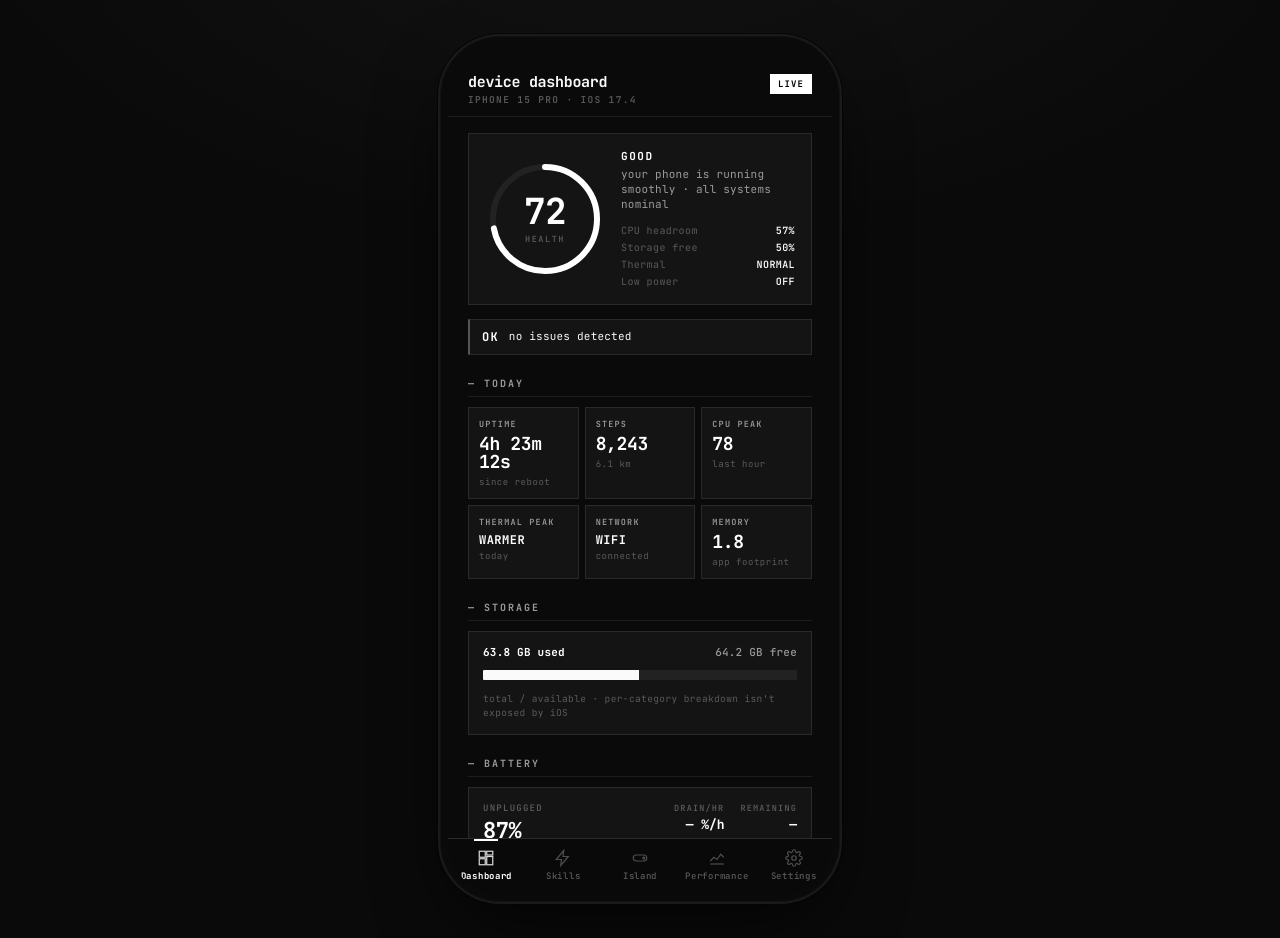
==== commit 755e907b: "Add Shortcuts catalog, Skills/Shortcuts merge, font picker, required apps detection - Scrape Shortcu" ====
--- a/index.html
+++ b/index.html
@@ -22,111 +22,409 @@
       <!-- Tab content area -->
       <section class="screen-body">
 
+        <!-- ━━━ TAB · DASHBOARD ━━━ -->
+        <div class="tab-panel is-active" data-tab="dashboard">
+          <div class="tab-header">
+            <div class="th-title">
+              <span class="th-name">device dashboard</span>
+              <span class="th-sub" id="dash-device">— · iOS —</span>
+            </div>
+            <span class="state-tag is-active">LIVE</span>
+          </div>
+          <div class="dash-wrap">
+
+            <!-- Health score hero -->
+            <div class="health-hero">
+              <div class="hh-ring">
+                <svg viewBox="0 0 120 120" width="120" height="120">
+                  <circle cx="60" cy="60" r="52" fill="none" stroke="#222" stroke-width="6"/>
+                  <circle id="hh-arc" cx="60" cy="60" r="52" fill="none"
+                          stroke="currentColor" stroke-width="6"
+                          stroke-linecap="round"
+                          stroke-dasharray="326.7" stroke-dashoffset="100"
+                          transform="rotate(-90 60 60)" />
+                </svg>
+                <div class="hh-num">
+                  <span class="hh-val" id="hh-score">—</span>
+                  <span class="hh-lbl">HEALTH</span>
+                </div>
+              </div>
+              <div class="hh-meta">
+                <div class="hh-status" id="hh-status">CHECKING</div>
+                <div class="hh-summary" id="hh-summary">scanning device…</div>
+                <div class="hh-factors" id="hh-factors"></div>
+              </div>
+            </div>
+
+            <!-- Alerts strip -->
+            <div class="dash-alerts" id="dash-alerts"></div>
+
+            <!-- Today panel -->
+            <div class="dash-section-title">— TODAY</div>
+            <div class="today-grid">
+              <div class="today-tile" data-key="uptime">
+                <div class="tt-lbl">UPTIME</div>
+                <div class="tt-val" id="today-uptime">—</div>
+                <div class="tt-sub">since reboot</div>
+              </div>
+              <div class="today-tile" data-key="steps">
+                <div class="tt-lbl">STEPS</div>
+                <div class="tt-val" id="today-steps">—</div>
+                <div class="tt-sub" id="today-steps-sub">— km</div>
+              </div>
+              <div class="today-tile" data-key="cpu-peak">
+                <div class="tt-lbl">CPU PEAK</div>
+                <div class="tt-val" id="today-cpu">—<span class="tt-unit">%</span></div>
+                <div class="tt-sub">last hour</div>
+              </div>
+              <div class="today-tile" data-key="thermal-peak">
+                <div class="tt-lbl">THERMAL PEAK</div>
+                <div class="tt-val pc-val-sm" id="today-thermal">—</div>
+                <div class="tt-sub">today</div>
+              </div>
+              <div class="today-tile" data-key="network">
+                <div class="tt-lbl">NETWORK</div>
+                <div class="tt-val pc-val-sm" id="today-network">—</div>
+                <div class="tt-sub" id="today-cell">—</div>
+              </div>
+              <div class="today-tile" data-key="memory">
+                <div class="tt-lbl">MEMORY</div>
+                <div class="tt-val" id="today-mem">—<span class="tt-unit">GB</span></div>
+                <div class="tt-sub">app footprint</div>
+              </div>
+            </div>
+
+            <!-- Storage · totals only (per-category breakdown isn't exposed by iOS) -->
+            <div class="dash-section-title">— STORAGE</div>
+            <div class="storage-card">
+              <div class="storage-head">
+                <span class="sh-used"><span id="sto-used">—</span> GB used</span>
+                <span class="sh-free"><span id="sto-free">—</span> GB free</span>
+              </div>
+              <div class="storage-bar"><span id="sto-fill" style="background:#fafafa;"></span></div>
+              <div class="storage-note">total / available · per-category breakdown isn't exposed by iOS</div>
+            </div>
+
+            <!-- Battery · live snapshot only (iOS doesn't expose historical curve) -->
+            <div class="dash-section-title">— BATTERY</div>
+            <div class="batt-card">
+              <div class="batt-head">
+                <div class="batt-now">
+                  <span class="bn-lbl" id="batt-state">UNPLUGGED</span>
+                  <span class="bn-val" id="batt-pct">—%</span>
+                </div>
+                <div class="batt-stats">
+                  <div><span class="bs-lbl">DRAIN/HR</span><span class="bs-val" id="batt-drain">—%/h</span></div>
+                  <div><span class="bs-lbl">REMAINING</span><span class="bs-val" id="batt-eta">—h —m</span></div>
+                </div>
+              </div>
+              <div class="batt-bar"><span id="batt-fill"></span></div>
+              <div class="batt-note">live level via UIDevice · iOS doesn't expose a 24h history to third-party apps</div>
+            </div>
+
+            <!-- Trends · 7 days (recorded by this app) -->
+            <div class="dash-section-title">— TRENDS · 7 DAYS</div>
+            <div class="trends-note">based on samples taken while this app is active · Memory Peak &amp; Launch Time come from MetricKit</div>
+            <div class="trends-grid">
+              <div class="trend-card" data-key="cpu">
+                <div class="tr-head"><span>CPU PEAK <span class="tr-tag">RECORDED</span></span><span class="r" id="tr-cpu-now">—%</span></div>
+                <svg class="trend-svg" viewBox="0 0 100 30" preserveAspectRatio="none"><polyline id="tr-cpu" fill="none" stroke="currentColor" stroke-width="1.2"/></svg>
+              </div>
+              <div class="trend-card" data-key="mem">
+                <div class="tr-head"><span>MEMORY PEAK <span class="tr-tag">METRICKIT</span></span><span class="r" id="tr-mem-now">—MB</span></div>
+                <svg class="trend-svg" viewBox="0 0 100 30" preserveAspectRatio="none"><polyline id="tr-mem" fill="none" stroke="currentColor" stroke-width="1.2"/></svg>
+              </div>
+              <div class="trend-card" data-key="storage">
+                <div class="tr-head"><span>STORAGE FREE <span class="tr-tag">RECORDED</span></span><span class="r" id="tr-sto-now">—GB</span></div>
+                <svg class="trend-svg" viewBox="0 0 100 30" preserveAspectRatio="none"><polyline id="tr-sto" fill="none" stroke="currentColor" stroke-width="1.2"/></svg>
+              </div>
+              <div class="trend-card" data-key="launch">
+                <div class="tr-head"><span>LAUNCH TIME <span class="tr-tag">METRICKIT</span></span><span class="r" id="tr-lt-now">—ms</span></div>
+                <svg class="trend-svg" viewBox="0 0 100 30" preserveAspectRatio="none"><polyline id="tr-lt" fill="none" stroke="currentColor" stroke-width="1.2"/></svg>
+              </div>
+            </div>
+
+            <!-- Quick actions removed · use the bottom tab bar -->
+
+          </div>
+        </div>
+
+        <!-- ━━━ TAB · SKILLS ━━━ -->
+        <div class="tab-panel" data-tab="skills">
+          <div class="tab-header">
+            <div class="th-title">
+              <span class="th-name">skills</span>
+              <span class="th-sub">automations · <span id="skills-on-count">0</span> enabled</span>
+            </div>
+            <button class="ghost-btn" id="skills-disable-all">DISABLE ALL</button>
+          </div>
+          <div class="skills-wrap">
+
+            <div class="skills-intro">
+              when something happens on your phone, do something else. tap a skill to configure and enable it.
+            </div>
+
+            <div class="skills-cat-row" id="skills-cat-row"></div>
+
+            <div id="skills-list" class="skills-list"></div>
+
+          </div>
+
+          <!-- ─── Skill detail screen (slides in when a row is tapped) ─── -->
+          <div class="detail-screen" id="skill-detail" aria-hidden="true">
+            <div class="detail-header">
+              <button class="back-btn" id="skill-detail-back" aria-label="back">
+                <svg viewBox="0 0 16 16" width="14" height="14" fill="none" stroke="currentColor" stroke-width="1.8"><path d="M10 3l-5 5 5 5"/></svg>
+                <span>BACK</span>
+              </button>
+              <div class="dh-title">
+                <span class="dh-name" id="skill-detail-name">—</span>
+                <span class="dh-cat" id="skill-detail-cat">—</span>
+              </div>
+            </div>
+
+            <div class="detail-body">
+
+              <!-- Big enable toggle card -->
+              <div class="skill-enable-card">
+                <div class="set-row-meta">
+                  <div class="set-name" id="skill-enable-name">Enable skill</div>
+                  <div class="set-desc" id="skill-enable-status">currently disabled</div>
+                </div>
+                <label class="toggle"><input type="checkbox" id="skill-enable-input"><span></span></label>
+              </div>
+
+              <!-- Live rule preview -->
+              <div class="skill-rule-preview" id="skill-rule-preview">
+                <span class="rule-line"><span class="when">when</span><span id="skill-rule-when">—</span></span>
+                <span class="rule-line"><span class="then">then</span><span id="skill-rule-then">—</span></span>
+              </div>
+
+              <!-- Editable trigger params -->
+              <div class="edit-section">
+                <div class="edit-section-title">— TRIGGER SETTINGS</div>
+                <div id="skill-params"></div>
+              </div>
+
+              <div class="edit-section">
+                <div class="set-row" style="border:0;padding:8px 0;">
+                  <div class="set-row-meta">
+                    <div class="set-name">Reset to defaults</div>
+                    <div class="set-desc">discard custom values</div>
+                  </div>
+                  <button class="ghost-btn" id="skill-reset">RESET</button>
+                </div>
+              </div>
+
+            </div>
+          </div>
+        </div>
+
         <!-- ━━━ TAB · ISLAND ━━━ -->
-        <div class="tab-panel is-active" data-tab="island">
-
-          <!-- Sticky preview area -->
-          <div class="preview-area">
-            <div class="preview-head">
-              <div class="ph-left">
-                <span class="ph-k" id="preview-name">—</span>
-                <span class="ph-cat" id="preview-cat">—</span>
-              </div>
-              <span class="ph-meta">
-                <span id="active-state" class="state-tag">PREVIEWING</span>
-              </span>
-            </div>
-
-            <div class="preview-frame">
-              <div class="preview-screen">
-                <div id="preview-island" class="preview-island"></div>
-              </div>
-            </div>
-
-            <div class="action-bar">
-              <div class="size-toggle" id="size-toggle">
-                <button class="on" data-size="short">SHORT</button>
-                <button data-size="long">LONG</button>
-              </div>
-              <button class="apply-btn" id="apply-btn">apply</button>
-            </div>
-          </div>
-
-          <!-- Scrollable design list -->
+        <div class="tab-panel" data-tab="island">
+
+          <!-- Top filter bar · header + category chips + search -->
+          <div class="tab-header">
+            <div class="th-title">
+              <span class="th-name">dynamic island studio</span>
+              <span class="th-sub"><span id="list-count">17</span> designs · tap to edit</span>
+            </div>
+          </div>
+          <div class="island-topbar">
+            <div class="chip-row">
+              <button class="chip chip-icon" id="search-toggle" aria-label="search" title="search">
+                <svg viewBox="0 0 16 16" width="13" height="13" fill="none" stroke="currentColor" stroke-width="1.6"><circle cx="7" cy="7" r="5"/><line x1="11" y1="11" x2="14" y2="14"/></svg>
+              </button>
+              <div class="filter-chips" id="filter-chips"></div>
+            </div>
+            <div class="search-bar" id="search-bar" hidden>
+              <svg viewBox="0 0 16 16" width="13" height="13" fill="none" stroke="currentColor" stroke-width="1.5"><circle cx="7" cy="7" r="5"/><line x1="11" y1="11" x2="14" y2="14"/></svg>
+              <input id="search-input" type="text" placeholder="search designs…" autocomplete="off" spellcheck="false">
+              <button class="search-clear" id="search-clear" aria-label="clear">×</button>
+            </div>
+          </div>
+
+          <!-- Scrollable design list (no preview, no apply · tap row to open detail) -->
           <div class="list-wrap">
-            <div class="list-head">
-              <span>ALL DESIGNS</span>
-              <span class="r"><span id="list-count">12</span> · scroll to preview</span>
-            </div>
-            <div class="filter-chips" id="filter-chips"></div>
             <div id="design-list" class="design-list">
               <div class="list-spacer-bottom"></div>
             </div>
           </div>
 
+          <!-- ─── Detail screen (slides in when a row is tapped) ─── -->
+          <div class="detail-screen" id="detail-screen" aria-hidden="true">
+            <div class="detail-header">
+              <button class="back-btn" id="detail-back" aria-label="back">
+                <svg viewBox="0 0 16 16" width="14" height="14" fill="none" stroke="currentColor" stroke-width="1.8"><path d="M10 3l-5 5 5 5"/></svg>
+                <span>BACK</span>
+              </button>
+              <div class="dh-title">
+                <span class="dh-name" id="detail-name">—</span>
+                <span class="dh-cat" id="detail-cat">—</span>
+              </div>
+            </div>
+
+            <div class="detail-body">
+
+              <!-- Preview -->
+              <div class="preview-frame">
+                <div class="preview-screen">
+                  <div id="preview-island" class="preview-island"></div>
+                </div>
+              </div>
+
+              <!-- Size toggle + apply -->
+              <div class="action-bar">
+                <div class="size-toggle" id="size-toggle">
+                  <button class="on" data-size="short">SHORT</button>
+                  <button data-size="long">LONG</button>
+                </div>
+                <button class="apply-btn" id="apply-btn">apply</button>
+              </div>
+
+              <!-- Edit options -->
+              <div class="edit-section" id="edit-refresh-section" hidden>
+                <div class="edit-section-title">— REFRESH RATE</div>
+                <div class="edit-section-help" id="edit-refresh-help">how often to fetch new data</div>
+                <div class="seg" id="edit-refresh">
+                  <button data-rate="1000">1s</button>
+                  <button data-rate="5000">5s</button>
+                  <button data-rate="15000">15s</button>
+                  <button data-rate="60000">1m</button>
+                  <button data-rate="300000">5m</button>
+                </div>
+              </div>
+
+              <div class="edit-section">
+                <div class="edit-section-title">— ACCENT COLOR</div>
+                <div class="edit-section-help">applies to highlighted values</div>
+                <div class="color-row" id="edit-color"></div>
+              </div>
+
+              <div class="edit-section">
+                <div class="edit-section-title">— EXTRAS</div>
+                <div class="set-row" style="border:0;padding:8px 0;">
+                  <div class="set-row-meta">
+                    <div class="set-name">Bold values</div>
+                    <div class="set-desc">heavier numerical weight</div>
+                  </div>
+                  <label class="toggle"><input type="checkbox" id="edit-bold" checked><span></span></label>
+                </div>
+                <div class="set-row" style="border:0;padding:8px 0;">
+                  <div class="set-row-meta">
+                    <div class="set-name">Reset to defaults</div>
+                    <div class="set-desc">discard customizations</div>
+                  </div>
+                  <button class="ghost-btn" id="edit-reset">RESET</button>
+                </div>
+              </div>
+
+            </div>
+          </div>
+
         </div>
 
         <!-- ━━━ TAB · PERFORMANCE ━━━ -->
         <div class="tab-panel" data-tab="performance">
+          <div class="tab-header">
+            <div class="th-title">
+              <span class="th-name">live performance</span>
+              <span class="th-sub">iOS metrics · mach + metrickit</span>
+            </div>
+          </div>
           <div class="perf-wrap">
 
-            <div class="perf-head">
-              <div class="ph-left">
-                <span class="ph-k">live performance</span>
-                <span class="ph-cat">IOS METRICS · MACH + METRICKIT</span>
-              </div>
-              <span class="state-tag is-active">LIVE</span>
-            </div>
-
-            <!-- ─── COMPUTE ─── -->
-            <div class="perf-section-title">— COMPUTE</div>
+            <!-- ─── COMPUTE (this app's process) ─── -->
+            <div class="perf-section-title with-toggle">
+              <span>— COMPUTE · YOUR APP</span>
+              <div class="seg perf-view-toggle" id="perf-view">
+                <button class="on" data-view="chart">CHART</button>
+                <button data-view="list">LIST</button>
+              </div>
+            </div>
             <div class="perf-grid">
 
-              <div class="perf-card" data-metric="cpu">
+              <div class="perf-card has-ring" data-metric="cpu">
                 <div class="pc-head"><span class="pc-lbl">CPU</span><span class="pc-unit">%</span></div>
-                <div class="pc-val" id="perf-cpu">—</div>
-                <div class="pc-bar"><span></span></div>
-                <div class="pc-src">host_processor_info</div>
-              </div>
-
-              <div class="perf-card" data-metric="memory">
-                <div class="pc-head"><span class="pc-lbl">MEMORY</span><span class="pc-unit">GB</span></div>
-                <div class="pc-val" id="perf-mem">—</div>
-                <div class="pc-bar"><span></span></div>
-                <div class="pc-src" id="perf-mem-src">— / 6.0 GB</div>
-              </div>
-
-              <div class="perf-card" data-metric="thermal">
+                <div class="pc-ring">
+                  <svg viewBox="0 0 88 88" width="88" height="88">
+                    <circle cx="44" cy="44" r="36" fill="none" stroke="#1d1d1d" stroke-width="6"/>
+                    <circle class="pc-ring-arc" cx="44" cy="44" r="36" fill="none" stroke="currentColor" stroke-width="6"
+                            stroke-linecap="round"
+                            stroke-dasharray="226.19" stroke-dashoffset="226.19"
+                            transform="rotate(-90 44 44)"/>
+                  </svg>
+                  <div class="pc-ring-val" id="perf-cpu">—</div>
+                </div>
+              </div>
+
+              <div class="perf-card has-ring" data-metric="memory">
+                <div class="pc-head"><span class="pc-lbl">MEMORY</span><span class="pc-unit" id="perf-mem-src">— / 6.0 GB</span></div>
+                <div class="pc-ring">
+                  <svg viewBox="0 0 88 88" width="88" height="88">
+                    <circle cx="44" cy="44" r="36" fill="none" stroke="#1d1d1d" stroke-width="6"/>
+                    <circle class="pc-ring-arc" cx="44" cy="44" r="36" fill="none" stroke="currentColor" stroke-width="6"
+                            stroke-linecap="round"
+                            stroke-dasharray="226.19" stroke-dashoffset="226.19"
+                            transform="rotate(-90 44 44)"/>
+                  </svg>
+                  <div class="pc-ring-val" id="perf-mem">—</div>
+                </div>
+              </div>
+
+              <div class="perf-card thermal-card" data-metric="thermal">
                 <div class="pc-head"><span class="pc-lbl">THERMAL</span><span class="pc-unit">STATE</span></div>
-                <div class="pc-val pc-val-sm" id="perf-thermal">—</div>
-                <div class="thermal-track">
-                  <span class="ts" data-state="nominal"></span>
-                  <span class="ts" data-state="fair"></span>
-                  <span class="ts" data-state="serious"></span>
-                  <span class="ts" data-state="critical"></span>
-                </div>
-                <div class="pc-src">ProcessInfo</div>
-              </div>
-
-              <div class="perf-card" data-metric="battery">
+                <div class="thermal-stack">
+                  <div class="pc-val pc-val-sm" id="perf-thermal">—</div>
+                  <div class="thermal-track">
+                    <span class="ts" data-state="nominal"></span>
+                    <span class="ts" data-state="fair"></span>
+                    <span class="ts" data-state="serious"></span>
+                    <span class="ts" data-state="critical"></span>
+                  </div>
+                </div>
+              </div>
+
+              <div class="perf-card has-ring" data-metric="battery">
                 <div class="pc-head"><span class="pc-lbl">BATTERY</span><span class="pc-unit" id="perf-batt-state">UNPLUGGED</span></div>
-                <div class="pc-val" id="perf-batt">—</div>
-                <div class="pc-bar"><span></span></div>
-                <div class="pc-src">UIDevice</div>
-              </div>
-
-              <div class="perf-card" data-metric="disk">
-                <div class="pc-head"><span class="pc-lbl">DISK FREE</span><span class="pc-unit">GB</span></div>
-                <div class="pc-val" id="perf-disk">—</div>
-                <div class="pc-bar"><span></span></div>
-                <div class="pc-src" id="perf-disk-src">— / 128 GB</div>
-              </div>
-
-              <div class="perf-card" data-metric="cores">
+                <div class="pc-ring">
+                  <svg viewBox="0 0 88 88" width="88" height="88">
+                    <circle cx="44" cy="44" r="36" fill="none" stroke="#1d1d1d" stroke-width="6"/>
+                    <circle class="pc-ring-arc" cx="44" cy="44" r="36" fill="none" stroke="currentColor" stroke-width="6"
+                            stroke-linecap="round"
+                            stroke-dasharray="226.19" stroke-dashoffset="226.19"
+                            transform="rotate(-90 44 44)"/>
+                  </svg>
+                  <div class="pc-ring-val" id="perf-batt">—</div>
+                </div>
+              </div>
+
+              <div class="perf-card has-ring" data-metric="disk">
+                <div class="pc-head"><span class="pc-lbl">DISK FREE</span><span class="pc-unit" id="perf-disk-src">— / 128 GB</span></div>
+                <div class="pc-ring">
+                  <svg viewBox="0 0 88 88" width="88" height="88">
+                    <circle cx="44" cy="44" r="36" fill="none" stroke="#1d1d1d" stroke-width="6"/>
+                    <circle class="pc-ring-arc" cx="44" cy="44" r="36" fill="none" stroke="currentColor" stroke-width="6"
+                            stroke-linecap="round"
+                            stroke-dasharray="226.19" stroke-dashoffset="226.19"
+                            transform="rotate(-90 44 44)"/>
+                  </svg>
+                  <div class="pc-ring-val" id="perf-disk">—</div>
+                </div>
+              </div>
+
+              <div class="perf-card has-ring" data-metric="cores">
                 <div class="pc-head"><span class="pc-lbl">CORES</span><span class="pc-unit">ACTIVE</span></div>
-                <div class="pc-val" id="perf-cores">—</div>
-                <div class="pc-bar"><span></span></div>
-                <div class="pc-src">activeProcessorCount</div>
+                <div class="pc-ring">
+                  <svg viewBox="0 0 88 88" width="88" height="88">
+                    <circle cx="44" cy="44" r="36" fill="none" stroke="#1d1d1d" stroke-width="6"/>
+                    <circle class="pc-ring-arc" cx="44" cy="44" r="36" fill="none" stroke="currentColor" stroke-width="6"
+                            stroke-linecap="round"
+                            stroke-dasharray="226.19" stroke-dashoffset="226.19"
+                            transform="rotate(-90 44 44)"/>
+                  </svg>
+                  <div class="pc-ring-val compact" id="perf-cores">—</div>
+                </div>
               </div>
 
             </div>
@@ -216,40 +514,69 @@
 
             </div>
 
-            <!-- ─── NETWORK & DEVICE ─── -->
-            <div class="perf-section-title">— NETWORK &amp; DEVICE</div>
+            <!-- ─── NETWORK ─── -->
+            <div class="perf-section-title">— NETWORK</div>
             <div class="perf-info">
               <div class="info-row">
-                <span class="info-k">Network</span>
+                <span class="info-k">Connection</span>
                 <span class="info-v" id="perf-net">—</span>
               </div>
               <div class="info-row">
-                <span class="info-k">Cellular</span>
+                <span class="info-k">Cellular tech</span>
                 <span class="info-v" id="perf-cell">—</span>
               </div>
-              <div class="info-row">
-                <span class="info-k">Carrier</span>
-                <span class="info-v" id="perf-carrier">—</span>
+            </div>
+
+            <!-- ─── DEVICE INFO ─── -->
+            <div class="perf-section-title">— DEVICE INFO</div>
+            <div class="perf-info">
+              <div class="info-row">
+                <span class="info-k">Model</span>
+                <span class="info-v" id="perf-device">—</span>
+              </div>
+              <div class="info-row">
+                <span class="info-k">Chip</span>
+                <span class="info-v" id="perf-chip">—</span>
+              </div>
+              <div class="info-row">
+                <span class="info-k">iOS version</span>
+                <span class="info-v" id="perf-ios">—</span>
+              </div>
+              <div class="info-row">
+                <span class="info-k">RAM</span>
+                <span class="info-v" id="perf-ram">— GB</span>
+              </div>
+              <div class="info-row">
+                <span class="info-k">Storage</span>
+                <span class="info-v" id="perf-storage-total">— GB</span>
+              </div>
+              <div class="info-row">
+                <span class="info-k">CPU cores</span>
+                <span class="info-v" id="perf-cpu-cores">— / —</span>
+              </div>
+              <div class="info-row">
+                <span class="info-k">Display</span>
+                <span class="info-v" id="perf-display">—</span>
               </div>
               <div class="info-row">
                 <span class="info-k">Refresh rate</span>
                 <span class="info-v" id="perf-refresh">— Hz</span>
               </div>
               <div class="info-row">
+                <span class="info-k">Locale</span>
+                <span class="info-v" id="perf-locale">—</span>
+              </div>
+              <div class="info-row">
+                <span class="info-k">Time zone</span>
+                <span class="info-v" id="perf-tz">—</span>
+              </div>
+              <div class="info-row">
                 <span class="info-k">Low power mode</span>
                 <span class="info-v" id="perf-lowpower">OFF</span>
               </div>
               <div class="info-row">
                 <span class="info-k">Uptime</span>
                 <span class="info-v" id="perf-uptime">—</span>
-              </div>
-              <div class="info-row">
-                <span class="info-k">Device</span>
-                <span class="info-v" id="perf-device">—</span>
-              </div>
-              <div class="info-row">
-                <span class="info-k">iOS</span>
-                <span class="info-v" id="perf-ios">—</span>
               </div>
             </div>
 
@@ -301,23 +628,27 @@
 
         <!-- ━━━ TAB · SETTINGS ━━━ -->
         <div class="tab-panel" data-tab="settings">
+          <div class="tab-header">
+            <div class="th-title">
+              <span class="th-name">settings</span>
+              <span class="th-sub">preferences · v0.1.0</span>
+            </div>
+          </div>
           <div class="settings-wrap">
 
-            <div class="settings-head">
-              <div class="ph-left">
-                <span class="ph-k">settings</span>
-                <span class="ph-cat">PREFERENCES · v0.1.0</span>
-              </div>
-            </div>
-
+            <!-- APPEARANCE -->
             <div class="set-section">
               <div class="set-section-title">— APPEARANCE</div>
               <div class="set-row">
                 <div class="set-row-meta">
-                  <div class="set-name">Animations</div>
-                  <div class="set-desc">live ticks, transitions, pulses</div>
-                </div>
-                <label class="toggle"><input type="checkbox" id="set-anim" checked><span></span></label>
+                  <div class="set-name">Theme</div>
+                  <div class="set-desc">color scheme</div>
+                </div>
+                <div class="seg" id="set-theme">
+                  <button class="on" data-theme="dark">DARK</button>
+                  <button data-theme="midnight">MIDNIGHT</button>
+                  <button data-theme="paper">PAPER</button>
+                </div>
               </div>
               <div class="set-row">
                 <div class="set-row-meta">
@@ -326,41 +657,168 @@
                 </div>
                 <label class="toggle"><input type="checkbox" id="set-compact"><span></span></label>
               </div>
-            </div>
-
+              <div class="set-row">
+                <div class="set-row-meta">
+                  <div class="set-name">Show category tags</div>
+                  <div class="set-desc">DEVICE, WEATHER, etc. on each row</div>
+                </div>
+                <label class="toggle"><input type="checkbox" id="set-cat-tags" checked><span></span></label>
+              </div>
+              <div class="set-row">
+                <div class="set-row-meta">
+                  <div class="set-name">Reduce motion</div>
+                  <div class="set-desc">turn off pulses and transitions</div>
+                </div>
+                <label class="toggle"><input type="checkbox" id="set-reduce-motion"><span></span></label>
+              </div>
+            </div>
+
+            <!-- UNITS & FORMATS -->
+            <div class="set-section">
+              <div class="set-section-title">— UNITS &amp; FORMATS</div>
+              <div class="set-row">
+                <div class="set-row-meta">
+                  <div class="set-name">Temperature</div>
+                  <div class="set-desc">used for weather widgets</div>
+                </div>
+                <div class="seg" id="set-temp-unit">
+                  <button class="on" data-unit="C">°C</button>
+                  <button data-unit="F">°F</button>
+                </div>
+              </div>
+              <div class="set-row">
+                <div class="set-row-meta">
+                  <div class="set-name">Distance</div>
+                  <div class="set-desc">workouts, distance widgets</div>
+                </div>
+                <div class="seg" id="set-distance-unit">
+                  <button class="on" data-unit="km">KM</button>
+                  <button data-unit="mi">MI</button>
+                </div>
+              </div>
+              <div class="set-row">
+                <div class="set-row-meta">
+                  <div class="set-name">Time</div>
+                  <div class="set-desc">12 or 24 hour clock</div>
+                </div>
+                <div class="seg" id="set-time-fmt">
+                  <button data-fmt="12">12H</button>
+                  <button class="on" data-fmt="24">24H</button>
+                </div>
+              </div>
+              <div class="set-row">
+                <div class="set-row-meta">
+                  <div class="set-name">Currency</div>
+                  <div class="set-desc">crypto + portfolio widgets</div>
+                </div>
+                <div class="seg" id="set-currency">
+                  <button class="on" data-cur="USD">USD</button>
+                  <button data-cur="EUR">EUR</button>
+                  <button data-cur="GBP">GBP</button>
+                  <button data-cur="PHP">PHP</button>
+                </div>
+              </div>
+              <div class="set-row">
+                <div class="set-row-meta">
+                  <div class="set-name">First day of week</div>
+                  <div class="set-desc">stats and weekly views</div>
+                </div>
+                <div class="seg" id="set-week-start">
+                  <button class="on" data-day="mon">MON</button>
+                  <button data-day="sun">SUN</button>
+                </div>
+              </div>
+            </div>
+
+            <!-- NOTIFICATIONS -->
+            <div class="set-section">
+              <div class="set-section-title">— NOTIFICATIONS</div>
+              <div class="set-row">
+                <div class="set-row-meta">
+                  <div class="set-name">Allow notifications</div>
+                  <div class="set-desc">required for skills + alerts</div>
+                </div>
+                <label class="toggle"><input type="checkbox" id="set-notify" checked><span></span></label>
+              </div>
+              <div class="set-row">
+                <div class="set-row-meta">
+                  <div class="set-name">Sounds</div>
+                  <div class="set-desc">play chime when triggered</div>
+                </div>
+                <label class="toggle"><input type="checkbox" id="set-sounds"><span></span></label>
+              </div>
+              <div class="set-row">
+                <div class="set-row-meta">
+                  <div class="set-name">Haptics</div>
+                  <div class="set-desc">subtle taps for events</div>
+                </div>
+                <label class="toggle"><input type="checkbox" id="set-haptics" checked><span></span></label>
+              </div>
+              <div class="set-row">
+                <div class="set-row-meta">
+                  <div class="set-name">Quiet hours</div>
+                  <div class="set-desc">silence non-critical alerts</div>
+                </div>
+                <label class="toggle"><input type="checkbox" id="set-quiet"><span></span></label>
+              </div>
+            </div>
+
+            <!-- PRIVACY -->
+            <div class="set-section">
+              <div class="set-section-title">— PRIVACY</div>
+              <div class="set-row">
+                <div class="set-row-meta">
+                  <div class="set-name">Share usage analytics</div>
+                  <div class="set-desc">help improve the app</div>
+                </div>
+                <label class="toggle"><input type="checkbox" id="set-analytics"><span></span></label>
+              </div>
+              <div class="set-row">
+                <div class="set-row-meta">
+                  <div class="set-name">Crash reports</div>
+                  <div class="set-desc">send anonymized diagnostics</div>
+                </div>
+                <label class="toggle"><input type="checkbox" id="set-crashes" checked><span></span></label>
+              </div>
+              <div class="set-row">
+                <div class="set-row-meta">
+                  <div class="set-name">Health access</div>
+                  <div class="set-desc">grants for HealthKit reads</div>
+                </div>
+                <button class="ghost-btn" id="set-health">REQUEST</button>
+              </div>
+              <div class="set-row">
+                <div class="set-row-meta">
+                  <div class="set-name">App permissions</div>
+                  <div class="set-desc">opens this app's settings page</div>
+                </div>
+                <button class="ghost-btn" id="set-location">OPEN</button>
+              </div>
+            </div>
+
+            <!-- DATA -->
             <div class="set-section">
               <div class="set-section-title">— DATA</div>
               <div class="set-row">
                 <div class="set-row-meta">
-                  <div class="set-name">Refresh rate</div>
-                  <div class="set-desc">how often metrics update</div>
-                </div>
-                <div class="seg" id="set-refresh">
-                  <button data-rate="500">0.5s</button>
-                  <button class="on" data-rate="1000">1s</button>
-                  <button data-rate="2000">2s</button>
-                </div>
-              </div>
-              <div class="set-row">
-                <div class="set-row-meta">
-                  <div class="set-name">Live data</div>
-                  <div class="set-desc">simulate metrics stream</div>
-                </div>
-                <label class="toggle"><input type="checkbox" id="set-live" checked><span></span></label>
-              </div>
-            </div>
-
-            <div class="set-section">
-              <div class="set-section-title">— ISLAND</div>
-              <div class="set-row">
-                <div class="set-row-meta">
-                  <div class="set-name">Default size</div>
-                  <div class="set-desc">used on first load</div>
-                </div>
-                <div class="seg" id="set-default-size">
-                  <button class="on" data-size="short">SHORT</button>
-                  <button data-size="long">LONG</button>
-                </div>
+                  <div class="set-name">iCloud sync</div>
+                  <div class="set-desc">sync designs + skills across devices</div>
+                </div>
+                <label class="toggle"><input type="checkbox" id="set-icloud" checked><span></span></label>
+              </div>
+              <div class="set-row">
+                <div class="set-row-meta">
+                  <div class="set-name">Backup now</div>
+                  <div class="set-desc">last backup 2 days ago</div>
+                </div>
+                <button class="ghost-btn" id="set-backup">BACKUP</button>
+              </div>
+              <div class="set-row">
+                <div class="set-row-meta">
+                  <div class="set-name">Export settings</div>
+                  <div class="set-desc">download as JSON</div>
+                </div>
+                <button class="ghost-btn" id="set-export">EXPORT</button>
               </div>
               <div class="set-row">
                 <div class="set-row-meta">
@@ -369,8 +827,16 @@
                 </div>
                 <button class="ghost-btn" id="set-reset">RESET</button>
               </div>
-            </div>
-
+              <div class="set-row">
+                <div class="set-row-meta">
+                  <div class="set-name">Clear all customizations</div>
+                  <div class="set-desc">colors, edits, favorites</div>
+                </div>
+                <button class="ghost-btn danger" id="set-clear">CLEAR</button>
+              </div>
+            </div>
+
+            <!-- ABOUT -->
             <div class="set-section">
               <div class="set-section-title">— ABOUT</div>
               <div class="set-row static">
@@ -387,6 +853,27 @@
                 </div>
                 <div class="set-static-val" id="set-design-count">—</div>
               </div>
+              <div class="set-row static">
+                <div class="set-row-meta">
+                  <div class="set-name">Storage used</div>
+                  <div class="set-desc">localStorage footprint</div>
+                </div>
+                <div class="set-static-val" id="set-storage-used">— KB</div>
+              </div>
+              <div class="set-row">
+                <div class="set-row-meta">
+                  <div class="set-name">Send feedback</div>
+                  <div class="set-desc">tell us what to improve</div>
+                </div>
+                <button class="ghost-btn" id="set-feedback">EMAIL</button>
+              </div>
+              <div class="set-row">
+                <div class="set-row-meta">
+                  <div class="set-name">Terms &amp; privacy</div>
+                  <div class="set-desc">read the legal stuff</div>
+                </div>
+                <button class="ghost-btn" id="set-terms">VIEW</button>
+              </div>
             </div>
 
             <div class="settings-spacer"></div>
@@ -398,7 +885,15 @@
 
       <!-- ━━━ Bottom tab bar ━━━ -->
       <nav class="tabbar" id="tabbar">
-        <button class="tab on" data-tab="island">
+        <button class="tab on" data-tab="dashboard">
+          <svg viewBox="0 0 24 24" width="18" height="18" fill="none" stroke="currentColor" stroke-width="1.6"><rect x="3" y="3" width="8" height="8"/><rect x="13" y="3" width="8" height="5"/><rect x="3" y="13" width="8" height="8"/><rect x="13" y="10" width="8" height="11"/></svg>
+          <span>Dashboard</span>
+        </button>
+        <button class="tab" data-tab="skills">
+          <svg viewBox="0 0 24 24" width="18" height="18" fill="none" stroke="currentColor" stroke-width="1.6"><path d="M13 2L3 14h7l-1 8 10-12h-7l1-8z"/></svg>
+          <span>Skills</span>
+        </button>
+        <button class="tab" data-tab="island">
           <svg viewBox="0 0 24 24" width="18" height="18" fill="none" stroke="currentColor" stroke-width="1.6"><rect x="3" y="8" width="18" height="8" rx="4"/><circle cx="17" cy="12" r="1.2" fill="currentColor"/></svg>
           <span>Island</span>
         </button>
@@ -417,6 +912,38 @@
 
 </div>
 
+<!-- ━━━ Export modal ━━━ -->
+<div class="modal" id="export-modal" aria-hidden="true">
+  <div class="modal-backdrop" data-close></div>
+  <div class="modal-panel">
+    <div class="modal-head">
+      <div class="ph-left">
+        <span class="ph-k" id="export-name">—</span>
+        <span class="ph-cat" id="export-cat">EXPORT CODE</span>
+      </div>
+      <button class="modal-close" data-close aria-label="close">×</button>
+    </div>
+
+    <div class="modal-tabs" id="export-tabs">
+      <button class="mt on" data-lang="swiftui">SwiftUI</button>
+      <button class="mt" data-lang="activitykit">ActivityKit</button>
+      <button class="mt" data-lang="html">HTML</button>
+    </div>
+
+    <div class="modal-body">
+      <pre class="code-block"><code id="export-code">—</code></pre>
+    </div>
+
+    <div class="modal-foot">
+      <button class="ghost-btn" data-close>CLOSE</button>
+      <button class="apply-btn" id="copy-btn">COPY</button>
+    </div>
+  </div>
+</div>
+
+<!-- ━━━ Toast ━━━ -->
+<div class="toast" id="toast" aria-hidden="true"></div>
+
 <script src="app.js"></script>
 </body>
 </html>
--- a/app.css
+++ b/app.css
@@ -433,31 +433,44 @@
   flex: 1;
   overflow-y: auto;
   padding: 0 20px;
-  scrollbar-width: thin;
+  scrollbar-width: none;
   scrollbar-color: var(--line-3) transparent;
   scroll-behavior: smooth;
-}
-.design-list::-webkit-scrollbar { width: 4px; }
-.design-list::-webkit-scrollbar-thumb { background: var(--line-3); border-radius: 2px; }
+  position: relative;
+}
+.design-list::-webkit-scrollbar { display: none; }
+
+/* Compact mode · enabled when all rows fit without scrolling */
+.design-list.is-compact {
+  scroll-snap-type: none;
+  -webkit-mask-image: none;
+          mask-image: none;
+}
+.design-list.is-compact .drow {
+  opacity: 1;
+  scroll-snap-align: none;
+}
 
 /* Each row in the list */
 .drow {
   display: grid;
-  grid-template-columns: 110px 1fr 18px;
+  grid-template-columns: 140px 1fr 22px;
   gap: 14px;
   align-items: center;
   padding: 14px 4px;
   border-bottom: 1px solid var(--line);
   cursor: pointer;
   user-select: none;
-  transition: background 0.18s, border-color 0.18s, transform 0.18s;
+  transition: background 0.15s;
   position: relative;
+  scroll-snap-align: none;
+  opacity: 1;
 }
 .drow:hover { background: var(--surface); }
-.drow.is-focused {
+.drow.is-applied {
   background: var(--surface-2);
 }
-.drow.is-focused::before {
+.drow.is-applied::before {
   content: '';
   position: absolute;
   left: -4px;
@@ -467,10 +480,32 @@
   background: var(--hi);
 }
 
-/* Mini island preview in row */
+/* Right-side arrow */
+.drow .drow-arrow {
+  color: var(--text-3);
+  display: flex;
+  align-items: center;
+  justify-content: center;
+  transition: color 0.15s, transform 0.15s;
+}
+.drow:hover .drow-arrow { color: var(--hi); transform: translateX(2px); }
+.drow.is-applied .drow-arrow { color: var(--hi); }
+.drow .drow-arrow svg { display: block; }
+
+/* Group headers don't participate in snapping */
+.list-group-head,
+.list-empty,
+.list-spacer-top,
+.list-spacer-bottom {
+  scroll-snap-align: none;
+}
+
+/* Mini island preview in row · fixed size so every row aligns */
 .drow .drow-preview {
   background: #000;
   height: 30px;
+  width: 140px;
+  border: 1px solid var(--line-3);
   border-radius: 15px;
   padding: 0 10px;
   display: flex;
@@ -480,6 +515,13 @@
   white-space: nowrap;
   overflow: hidden;
 }
+/* Shrink internal text inside the row chip so longer designs still fit */
+.drow .drow-preview .w-val { font-size: 10.5px; }
+.drow .drow-preview .w-lbl,
+.drow .drow-preview .w-unit { font-size: 8.5px; }
+.drow .drow-preview .w { gap: 3px; }
+.drow .drow-preview .w-big { font-size: 11px; }
+.drow .drow-preview .w-sub { font-size: 8px; }
 
 .drow .drow-meta {
   display: flex;
@@ -514,16 +556,9 @@
   letter-spacing: 0.04em;
 }
 
-.drow .drow-arrow {
-  color: var(--text-3);
-  font-size: 18px;
-  text-align: right;
-  font-weight: 300;
-}
-.drow.is-focused .drow-arrow { color: var(--hi); }
-
 .list-spacer-bottom {
-  height: 80px;
+  height: 24px;
+  pointer-events: none;
 }
 
 /* ════════════════════════════════════════════════════════════════
@@ -533,7 +568,7 @@
 .w {
   display: flex;
   align-items: center;
-  gap: 5px;
+  gap: 4px;
   font-family: var(--mono);
   white-space: nowrap;
   color: var(--hi);
@@ -763,12 +798,13 @@
   justify-content: center;
   gap: 3px;
   font-family: var(--mono);
-  font-size: 9.5px;
-  letter-spacing: 0.12em;
+  font-size: 9px;
+  letter-spacing: 0.08em;
   font-weight: 500;
-  padding: 6px 4px 8px;
+  padding: 6px 2px 8px;
   position: relative;
   transition: color 0.15s;
+  min-width: 0;
 }
 .tabbar .tab svg { opacity: 0.85; }
 .tabbar .tab:hover { color: var(--text-2); }
@@ -1105,7 +1141,7 @@
   text-transform: uppercase;
 }
 .perf-card .pc-val.pc-val-sm {
-  font-size: 14px;
+  font-size: 13px;
   letter-spacing: 0.04em;
   font-weight: 700;
   text-transform: uppercase;
@@ -1298,3 +1334,1900 @@
   text-align: right;
 }
 .info-row .info-v.dim { color: var(--text-3); font-weight: 500; }
+
+
+/* ════════════════════════════════════════════════════════════════
+   SEARCH · FAVORITES · EXPORT · TOAST
+   ════════════════════════════════════════════════════════════════ */
+
+/* Search bar (toggled via icon next to chips) */
+.search-bar {
+  display: flex;
+  align-items: center;
+  gap: 8px;
+  margin: 0 20px 8px;
+  padding: 8px 12px;
+  background: var(--surface);
+  border: 1px solid var(--line-2);
+  color: var(--text-3);
+  flex-shrink: 0;
+  animation: searchSlide 0.18s ease;
+}
+.search-bar[hidden] { display: none; }
+@keyframes searchSlide {
+  from { opacity: 0; transform: translateY(-4px); }
+  to   { opacity: 1; transform: translateY(0); }
+}
+.search-bar:focus-within {
+  border-color: var(--line-4);
+  color: var(--text);
+}
+.search-bar input {
+  flex: 1;
+  background: transparent;
+  border: 0;
+  outline: 0;
+  color: var(--text);
+  font: inherit;
+  font-size: 12px;
+  letter-spacing: 0.02em;
+  font-family: var(--mono);
+}
+.search-bar input::placeholder {
+  color: var(--text-3);
+  letter-spacing: 0.04em;
+}
+.search-clear {
+  background: transparent;
+  border: 0;
+  color: var(--text-3);
+  font-size: 16px;
+  line-height: 1;
+  padding: 0 4px;
+  display: none;
+  cursor: pointer;
+}
+.search-bar.has-text .search-clear { display: block; }
+.search-clear:hover { color: var(--hi); }
+
+/* Favorites chip ★ */
+.chip[data-filter="FAV"] svg {
+  width: 11px;
+  height: 11px;
+  flex-shrink: 0;
+}
+.chip[data-filter="FAV"]:not(.on) { color: var(--text-2); }
+
+/* Favorites star button on each row */
+.drow-fav {
+  position: absolute;
+  top: 50%;
+  right: 6px;
+  transform: translateY(-50%);
+  background: transparent;
+  border: 0;
+  color: var(--text-4);
+  cursor: pointer;
+  padding: 4px;
+  z-index: 2;
+  transition: color 0.15s, transform 0.15s;
+}
+.drow-fav:hover { color: var(--text-2); transform: translateY(-50%) scale(1.1); }
+.drow-fav.on { color: var(--hi); }
+.drow-fav svg { display: block; }
+
+/* No-results state */
+.list-empty {
+  text-align: center;
+  padding: 36px 16px;
+  color: var(--text-3);
+  font-size: 11px;
+  letter-spacing: 0.1em;
+}
+
+/* Shared icon button (export, edit) */
+.icon-btn,
+.export-btn {
+  width: 38px;
+  background: transparent;
+  border: 1px solid var(--line-3);
+  color: var(--text-2);
+  display: flex;
+  align-items: center;
+  justify-content: center;
+  flex-shrink: 0;
+  transition: border-color 0.15s, color 0.15s;
+}
+.icon-btn:hover,
+.export-btn:hover { border-color: var(--hi); color: var(--hi); }
+
+/* ─── Modal ─── */
+.modal {
+  position: fixed;
+  inset: 0;
+  z-index: 100;
+  display: none;
+  align-items: flex-end;
+  justify-content: center;
+}
+.modal.is-open {
+  display: flex;
+  animation: modalFade 0.18s ease;
+}
+@keyframes modalFade {
+  from { opacity: 0; }
+  to   { opacity: 1; }
+}
+.modal-backdrop {
+  position: absolute;
+  inset: 0;
+  background: rgba(0, 0, 0, 0.7);
+  backdrop-filter: blur(8px);
+  -webkit-backdrop-filter: blur(8px);
+}
+.modal-panel {
+  position: relative;
+  width: 100%;
+  max-width: 640px;
+  max-height: 80vh;
+  background: var(--bg-2);
+  border: 1px solid var(--line-2);
+  border-radius: 16px 16px 0 0;
+  display: flex;
+  flex-direction: column;
+  animation: modalUp 0.22s cubic-bezier(0.4, 0, 0.2, 1);
+}
+@keyframes modalUp {
+  from { transform: translateY(20px); }
+  to   { transform: translateY(0); }
+}
+@media (min-width: 680px) {
+  .modal { align-items: center; padding: 32px; }
+  .modal-panel { border-radius: 12px; }
+}
+.modal-head {
+  display: flex;
+  justify-content: space-between;
+  align-items: flex-start;
+  padding: 16px 20px 12px;
+  border-bottom: 1px solid var(--line);
+}
+.modal-close {
+  background: transparent;
+  border: 0;
+  color: var(--text-3);
+  font-size: 24px;
+  line-height: 1;
+  padding: 0 4px;
+  cursor: pointer;
+}
+.modal-close:hover { color: var(--hi); }
+
+.modal-tabs {
+  display: flex;
+  gap: 4px;
+  padding: 10px 14px;
+  border-bottom: 1px solid var(--line);
+  background: var(--surface);
+}
+.modal-tabs .mt {
+  background: transparent;
+  border: 1px solid var(--line-2);
+  color: var(--text-3);
+  padding: 6px 12px;
+  font-family: var(--mono);
+  font-size: 10px;
+  letter-spacing: 0.08em;
+  font-weight: 600;
+  cursor: pointer;
+  transition: border-color 0.15s, color 0.15s;
+}
+.modal-tabs .mt:hover { color: var(--text); border-color: var(--line-4); }
+.modal-tabs .mt.on {
+  background: var(--hi);
+  color: #000;
+  border-color: var(--hi);
+}
+
+.modal-body {
+  flex: 1;
+  overflow: auto;
+  padding: 16px 20px;
+  scrollbar-width: thin;
+  scrollbar-color: var(--line-3) transparent;
+}
+.modal-body::-webkit-scrollbar { width: 6px; }
+.modal-body::-webkit-scrollbar-thumb { background: var(--line-3); border-radius: 3px; }
+
+.code-block {
+  background: var(--bg);
+  border: 1px solid var(--line);
+  padding: 14px 16px;
+  font-family: var(--mono);
+  font-size: 11px;
+  line-height: 1.55;
+  color: var(--text);
+  overflow-x: auto;
+  white-space: pre;
+  letter-spacing: 0;
+}
+.code-block code { font-family: inherit; color: inherit; }
+
+.modal-foot {
+  display: flex;
+  gap: 10px;
+  padding: 12px 16px;
+  border-top: 1px solid var(--line);
+  background: var(--surface);
+}
+.modal-foot .ghost-btn,
+.modal-foot .apply-btn {
+  flex: 1;
+}
+
+/* ─── Toast ─── */
+.toast {
+  position: fixed;
+  bottom: 80px;
+  left: 50%;
+  transform: translate(-50%, 20px);
+  background: var(--hi);
+  color: #000;
+  font-family: var(--mono);
+  font-size: 11px;
+  font-weight: 700;
+  letter-spacing: 0.1em;
+  text-transform: uppercase;
+  padding: 10px 16px;
+  border-radius: 4px;
+  opacity: 0;
+  pointer-events: none;
+  transition: opacity 0.18s ease, transform 0.18s ease;
+  z-index: 200;
+  white-space: nowrap;
+}
+.toast.is-open {
+  opacity: 1;
+  transform: translate(-50%, 0);
+}
+
+
+/* Chip row · search icon + scrollable chips */
+.chip-row {
+  display: flex;
+  align-items: stretch;
+  gap: 6px;
+  padding: 4px 20px 12px;
+  background: var(--bg);
+  border-bottom: 1px solid var(--line);
+}
+.chip-row .filter-chips {
+  flex: 1;
+  padding: 0;
+  border-bottom: 0;
+  background: transparent;
+  min-width: 0;
+}
+
+/* ════════════════════════════════════════════════════════════════
+   TAB HEADER (shared across all tabs)
+   ════════════════════════════════════════════════════════════════ */
+
+.tab-header {
+  flex-shrink: 0;
+  display: flex;
+  align-items: flex-start;
+  justify-content: space-between;
+  gap: 12px;
+  padding: 14px 20px 10px;
+  background: var(--bg);
+  border-bottom: 1px solid var(--line);
+  z-index: 5;
+}
+.tab-header .th-title {
+  display: flex;
+  flex-direction: column;
+  gap: 2px;
+  min-width: 0;
+  flex: 1;
+}
+.tab-header .th-name {
+  font-size: 15px;
+  font-weight: 700;
+  color: var(--text);
+  letter-spacing: -0.02em;
+  line-height: 1.1;
+  white-space: nowrap;
+  overflow: hidden;
+  text-overflow: ellipsis;
+}
+.tab-header .th-sub {
+  font-size: 9.5px;
+  color: var(--text-3);
+  letter-spacing: 0.14em;
+  text-transform: uppercase;
+  font-weight: 600;
+}
+.tab-header .ghost-btn {
+  margin-top: 2px;
+}
+
+/* When inside the Island top bar, tighten padding and remove the bottom rule */
+.island-topbar {
+  flex-shrink: 0;
+  background: var(--bg);
+  padding-top: 4px;
+}
+.island-topbar .chip-row {
+  padding: 4px 20px 8px;
+  border-bottom: 0;
+}
+.island-topbar .search-bar {
+  margin-bottom: 4px;
+}
+.chip.chip-icon {
+  flex-shrink: 0;
+  padding: 9px 11px;
+  display: inline-flex;
+  align-items: center;
+  justify-content: center;
+}
+.chip.chip-icon.on {
+  background: var(--hi);
+  color: #000;
+  border-color: var(--hi);
+}
+.chip.chip-icon svg { display: block; }
+
+
+/* ════════════════════════════════════════════════════════════════
+   TAB · DASHBOARD
+   ════════════════════════════════════════════════════════════════ */
+
+.dash-wrap {
+  flex: 1;
+  overflow-y: auto;
+  padding: 16px 20px 24px;
+  scrollbar-width: thin;
+  scrollbar-color: var(--line-3) transparent;
+}
+.dash-wrap::-webkit-scrollbar { width: 4px; }
+.dash-wrap::-webkit-scrollbar-thumb { background: var(--line-3); border-radius: 2px; }
+
+.dash-head {
+  display: flex;
+  justify-content: space-between;
+  align-items: flex-start;
+  margin-bottom: 16px;
+}
+
+.dash-section-title {
+  font-size: 10px;
+  letter-spacing: 0.2em;
+  color: var(--text-2);
+  font-weight: 700;
+  margin: 22px 0 10px;
+  padding-bottom: 6px;
+  border-bottom: 1px solid var(--line);
+}
+
+/* ─── Health hero ─── */
+.health-hero {
+  display: grid;
+  grid-template-columns: 120px 1fr;
+  gap: 16px;
+  align-items: center;
+  padding: 16px;
+  background: var(--surface);
+  border: 1px solid var(--line-2);
+  margin-bottom: 14px;
+}
+.hh-ring {
+  position: relative;
+  width: 120px;
+  height: 120px;
+  color: var(--hi);
+}
+.hh-ring.warn  { color: #d8d8d8; }
+.hh-ring.bad   { color: #888; }
+.hh-num {
+  position: absolute;
+  inset: 0;
+  display: flex;
+  flex-direction: column;
+  align-items: center;
+  justify-content: center;
+  gap: 0;
+}
+.hh-val {
+  font-size: 36px;
+  font-weight: 700;
+  color: var(--hi);
+  line-height: 1;
+  letter-spacing: -0.02em;
+  font-variant-numeric: tabular-nums;
+}
+.hh-lbl {
+  font-size: 8.5px;
+  letter-spacing: 0.18em;
+  color: var(--text-3);
+  font-weight: 600;
+  margin-top: 4px;
+}
+.hh-meta { min-width: 0; }
+.hh-status {
+  font-size: 11px;
+  font-weight: 700;
+  letter-spacing: 0.14em;
+  color: var(--hi);
+  margin-bottom: 4px;
+}
+.hh-status.warn { color: #d8d8d8; }
+.hh-status.bad  { color: #888; }
+.hh-summary {
+  font-size: 11px;
+  color: var(--text-2);
+  letter-spacing: 0.02em;
+  line-height: 1.4;
+  margin-bottom: 10px;
+}
+.hh-factors {
+  display: grid;
+  grid-template-columns: 1fr;
+  gap: 4px;
+}
+.hh-factor {
+  display: flex;
+  justify-content: space-between;
+  font-size: 10px;
+  font-variant-numeric: tabular-nums;
+  letter-spacing: 0.04em;
+  color: var(--text-3);
+}
+.hh-factor .hf-v { color: var(--text); font-weight: 600; }
+.hh-factor.bad .hf-v  { color: #d8d8d8; }
+
+/* ─── Alerts strip ─── */
+.dash-alerts {
+  display: flex;
+  flex-direction: column;
+  gap: 6px;
+  margin-bottom: 8px;
+}
+.alert {
+  display: flex;
+  gap: 10px;
+  align-items: center;
+  padding: 9px 12px;
+  background: var(--surface);
+  border: 1px solid var(--line-2);
+  font-size: 11px;
+  color: var(--text);
+  border-left: 2px solid var(--text-3);
+}
+.alert.warn { border-left-color: var(--hi); }
+.alert.info { border-left-color: var(--line-4); }
+.alert .alert-i {
+  font-size: 12px;
+  font-weight: 700;
+  color: var(--hi);
+  letter-spacing: 0.1em;
+}
+.alert .alert-msg { flex: 1; letter-spacing: 0.02em; }
+
+/* ─── Today tiles ─── */
+.today-grid {
+  display: grid;
+  grid-template-columns: 1fr 1fr 1fr;
+  gap: 6px;
+  margin-bottom: 10px;
+}
+.today-tile {
+  background: var(--surface);
+  border: 1px solid var(--line-2);
+  padding: 10px;
+}
+.today-tile .tt-lbl {
+  font-size: 8.5px;
+  font-weight: 600;
+  letter-spacing: 0.14em;
+  color: var(--text-2);
+  margin-bottom: 6px;
+}
+.today-tile .tt-val {
+  font-size: 18px;
+  font-weight: 700;
+  letter-spacing: -0.02em;
+  color: var(--hi);
+  line-height: 1;
+  margin-bottom: 4px;
+  font-variant-numeric: tabular-nums;
+}
+.today-tile .tt-val.pc-val-sm {
+  font-size: 12px;
+  letter-spacing: 0.04em;
+  text-transform: uppercase;
+  font-weight: 700;
+}
+.today-tile .tt-val .tt-unit {
+  font-size: 10px;
+  font-weight: 500;
+  color: var(--text-3);
+  margin-left: 2px;
+}
+.today-tile .tt-sub {
+  font-size: 9px;
+  color: var(--text-3);
+  letter-spacing: 0.06em;
+}
+
+/* ─── Storage card ─── */
+.storage-card {
+  background: var(--surface);
+  border: 1px solid var(--line-2);
+  padding: 14px;
+  margin-bottom: 10px;
+}
+.storage-head {
+  display: flex;
+  justify-content: space-between;
+  font-size: 11px;
+  letter-spacing: 0.02em;
+  margin-bottom: 10px;
+  font-variant-numeric: tabular-nums;
+}
+.storage-head .sh-used { color: var(--hi); font-weight: 700; }
+.storage-head .sh-free { color: var(--text-2); font-weight: 500; }
+.storage-bar {
+  display: flex;
+  height: 10px;
+  overflow: hidden;
+  background: var(--surface-3);
+  margin-bottom: 12px;
+  border-radius: 1px;
+}
+.storage-bar > span {
+  height: 100%;
+  border-right: 1px solid var(--bg-2);
+  transition: width 0.4s ease, flex 0.4s ease;
+}
+.storage-bar > span:last-child { border-right: 0; }
+.storage-note {
+  font-size: 9.5px;
+  color: var(--text-3);
+  letter-spacing: 0.04em;
+  line-height: 1.5;
+}
+.storage-legend {
+  display: grid;
+  grid-template-columns: 1fr 1fr;
+  gap: 6px 14px;
+}
+.sl-row {
+  display: flex;
+  align-items: center;
+  gap: 8px;
+  font-size: 10.5px;
+  letter-spacing: 0.04em;
+}
+.sl-row .sl-dot {
+  width: 8px;
+  height: 8px;
+  border-radius: 1px;
+  flex-shrink: 0;
+}
+.sl-row .sl-name { color: var(--text-2); flex: 1; }
+.sl-row .sl-val  { color: var(--text); font-variant-numeric: tabular-nums; font-weight: 600; }
+
+/* ─── Battery card ─── */
+.batt-card {
+  background: var(--surface);
+  border: 1px solid var(--line-2);
+  padding: 14px;
+  margin-bottom: 10px;
+}
+.batt-head {
+  display: flex;
+  justify-content: space-between;
+  align-items: flex-start;
+  gap: 12px;
+  margin-bottom: 8px;
+}
+.batt-now {
+  display: flex;
+  flex-direction: column;
+  gap: 2px;
+}
+.bn-lbl {
+  font-size: 9px;
+  letter-spacing: 0.14em;
+  color: var(--text-3);
+  font-weight: 600;
+}
+.bn-val {
+  font-size: 22px;
+  font-weight: 700;
+  letter-spacing: -0.02em;
+  color: var(--hi);
+  font-variant-numeric: tabular-nums;
+}
+.batt-stats {
+  display: flex;
+  gap: 16px;
+}
+.batt-stats > div {
+  display: flex;
+  flex-direction: column;
+  gap: 2px;
+  text-align: right;
+}
+.bs-lbl {
+  font-size: 8.5px;
+  letter-spacing: 0.14em;
+  color: var(--text-3);
+  font-weight: 600;
+}
+.bs-val {
+  font-size: 13px;
+  color: var(--hi);
+  font-weight: 700;
+  font-variant-numeric: tabular-nums;
+}
+.batt-card svg {
+  width: 100%;
+  height: 60px;
+  color: var(--hi);
+  display: block;
+}
+.batt-axis {
+  display: flex;
+  justify-content: space-between;
+  font-size: 8.5px;
+  color: var(--text-4);
+  letter-spacing: 0.1em;
+  margin-top: 4px;
+}
+
+/* ─── Trends grid ─── */
+.trends-grid {
+  display: grid;
+  grid-template-columns: 1fr 1fr;
+  gap: 6px;
+  margin-bottom: 10px;
+}
+.trend-card {
+  background: var(--surface);
+  border: 1px solid var(--line-2);
+  padding: 10px 12px;
+}
+.tr-head {
+  display: flex;
+  justify-content: space-between;
+  font-size: 9px;
+  letter-spacing: 0.14em;
+  color: var(--text-3);
+  font-weight: 600;
+  margin-bottom: 6px;
+}
+.tr-head .r {
+  color: var(--hi);
+  font-weight: 700;
+  font-variant-numeric: tabular-nums;
+}
+.trend-svg {
+  width: 100%;
+  height: 30px;
+  color: var(--hi);
+  display: block;
+}
+
+/* ─── Quick actions ─── */
+.qa-grid {
+  display: grid;
+  grid-template-columns: 1fr 1fr;
+  gap: 6px;
+  margin-bottom: 16px;
+}
+.qa {
+  display: flex;
+  align-items: center;
+  gap: 10px;
+  background: var(--surface);
+  border: 1px solid var(--line-2);
+  color: var(--text);
+  padding: 12px 14px;
+  font-family: var(--mono);
+  font-size: 11px;
+  font-weight: 600;
+  letter-spacing: 0.04em;
+  cursor: pointer;
+  transition: border-color 0.15s, color 0.15s, transform 0.15s;
+  text-align: left;
+}
+.qa:hover {
+  border-color: var(--hi);
+  color: var(--hi);
+  transform: translateY(-1px);
+}
+.qa svg { color: var(--hi); flex-shrink: 0; }
+
+
+/* ════════════════════════════════════════════════════════════════
+   TAB · SKILLS
+   ════════════════════════════════════════════════════════════════ */
+
+.skills-wrap {
+  flex: 1;
+  display: flex;
+  flex-direction: column;
+  overflow: hidden;
+}
+
+.skills-head {
+  display: flex;
+  justify-content: space-between;
+  align-items: flex-start;
+  gap: 12px;
+  padding: 16px 20px 8px;
+}
+
+.skills-intro {
+  padding: 14px 20px 12px;
+  font-size: 11px;
+  color: var(--text-3);
+  letter-spacing: 0.02em;
+  line-height: 1.5;
+}
+
+/* Category pill row */
+.skills-cat-row {
+  display: flex;
+  gap: 6px;
+  padding: 0 20px 12px;
+  overflow-x: auto;
+  scrollbar-width: none;
+  border-bottom: 1px solid var(--line);
+  flex-shrink: 0;
+}
+.skills-cat-row::-webkit-scrollbar { display: none; }
+
+.skills-cat {
+  flex-shrink: 0;
+  font-family: var(--mono);
+  font-size: 11px;
+  letter-spacing: 0.06em;
+  font-weight: 600;
+  padding: 8px 12px;
+  border: 1px solid var(--line-2);
+  background: transparent;
+  color: var(--text-2);
+  cursor: pointer;
+  display: inline-flex;
+  align-items: center;
+  gap: 6px;
+  transition: border-color 0.15s, color 0.15s, background 0.15s;
+  white-space: nowrap;
+}
+.skills-cat:hover { border-color: var(--line-4); color: var(--text); }
+.skills-cat .skills-cat-n {
+  color: var(--text-4);
+  font-size: 10px;
+}
+.skills-cat.on {
+  background: var(--hi);
+  color: #000;
+  border-color: var(--hi);
+}
+.skills-cat.on .skills-cat-n { color: rgba(0,0,0,0.55); }
+
+/* List */
+.skills-list {
+  flex: 1;
+  overflow-y: auto;
+  padding: 8px 20px 24px;
+  scrollbar-width: thin;
+  scrollbar-color: var(--line-3) transparent;
+}
+.skills-list::-webkit-scrollbar { width: 4px; }
+.skills-list::-webkit-scrollbar-thumb { background: var(--line-3); border-radius: 2px; }
+
+/* Group header */
+.skills-group {
+  font-size: 11px;
+  letter-spacing: 0.18em;
+  color: var(--text-2);
+  padding: 14px 0 8px;
+  display: flex;
+  align-items: baseline;
+  gap: 10px;
+  font-weight: 600;
+}
+.skills-group .sg-rule {
+  flex: 1;
+  height: 1px;
+  background: var(--line);
+}
+.skills-group .sg-count {
+  color: var(--text-3);
+  font-size: 9px;
+}
+
+/* Skill row */
+.skill {
+  background: var(--surface);
+  border: 1px solid var(--line-2);
+  padding: 12px 14px;
+  margin-bottom: 6px;
+  display: grid;
+  grid-template-columns: 28px 1fr auto;
+  gap: 12px;
+  align-items: start;
+  transition: border-color 0.15s, background 0.15s;
+}
+.skill.is-on {
+  border-color: var(--hi);
+  background: var(--surface-2);
+}
+.skill .skill-icon {
+  width: 28px;
+  height: 28px;
+  background: var(--surface-3);
+  display: flex;
+  align-items: center;
+  justify-content: center;
+  color: var(--text);
+  font-size: 13px;
+  font-weight: 700;
+  flex-shrink: 0;
+}
+.skill.is-on .skill-icon {
+  background: var(--hi);
+  color: #000;
+}
+.skill .skill-body { min-width: 0; }
+.skill .skill-name {
+  font-size: 13px;
+  font-weight: 700;
+  color: var(--text);
+  letter-spacing: -0.01em;
+  margin-bottom: 4px;
+  display: flex;
+  align-items: center;
+  gap: 8px;
+}
+.skill .skill-name .skill-cat-tag {
+  font-size: 8px;
+  font-weight: 700;
+  letter-spacing: 0.12em;
+  color: var(--text-3);
+  background: var(--bg);
+  padding: 2px 5px;
+  border: 1px solid var(--line-2);
+}
+.skill.is-on .skill-name .skill-cat-tag {
+  color: var(--hi);
+  border-color: var(--line-3);
+}
+.skill .skill-rule {
+  font-size: 11px;
+  color: var(--text-2);
+  letter-spacing: 0.02em;
+  line-height: 1.5;
+}
+.skill .skill-rule .when,
+.skill .skill-rule .then {
+  color: var(--text-3);
+  font-weight: 700;
+  letter-spacing: 0.12em;
+  font-size: 9.5px;
+  margin-right: 4px;
+  text-transform: uppercase;
+}
+.skill .skill-rule .then { color: var(--hi); }
+.skill .skill-rule .rule-line { display: block; padding: 1px 0; }
+
+.skill .skill-toggle {
+  flex-shrink: 0;
+  align-self: center;
+}
+
+/* Skill list empty */
+.skills-empty {
+  text-align: center;
+  padding: 36px 16px;
+  color: var(--text-3);
+  font-size: 11px;
+  letter-spacing: 0.1em;
+}
+
+
+/* Crypto · price-down indicator (kept on the mono palette) */
+.w .w-val.w-down { color: #888; font-weight: 600; }
+
+
+/* ════════════════════════════════════════════════════════════════
+   EDIT MODAL · per-design refresh rate, accent color, extras
+   ════════════════════════════════════════════════════════════════ */
+
+.edit-preview-frame {
+  background: radial-gradient(ellipse 80% 60% at 50% 0%, #1c1c1c 0%, #0d0d0d 60%);
+  border: 1px solid var(--line-2);
+  height: 130px;
+  display: flex;
+  align-items: center;
+  justify-content: center;
+  margin-bottom: 16px;
+}
+
+.edit-section { margin-bottom: 18px; }
+.edit-section:last-child { margin-bottom: 0; }
+.edit-section-title {
+  font-size: 10px;
+  letter-spacing: 0.18em;
+  color: var(--text-2);
+  font-weight: 700;
+  margin-bottom: 4px;
+}
+.edit-section-help {
+  font-size: 10px;
+  color: var(--text-3);
+  letter-spacing: 0.04em;
+  margin-bottom: 10px;
+}
+
+/* Reuse .seg from settings; ensure it wraps if needed */
+.modal-body .seg {
+  flex-wrap: wrap;
+}
+
+/* Accent color swatches */
+.color-row {
+  display: grid;
+  grid-template-columns: repeat(6, 1fr);
+  gap: 8px;
+}
+.color-sw {
+  aspect-ratio: 1;
+  border: 2px solid transparent;
+  background: var(--surface);
+  cursor: pointer;
+  position: relative;
+  display: flex;
+  align-items: center;
+  justify-content: center;
+  transition: border-color 0.15s, transform 0.15s;
+}
+.color-sw:hover { transform: scale(1.05); }
+.color-sw.on {
+  border-color: var(--hi);
+}
+.color-sw .dot {
+  width: 60%;
+  height: 60%;
+  border-radius: 50%;
+}
+
+/* Apply per-design accent inside any rendered widget */
+.preview-island.accent-mono   .w-val,
+.preview-island.accent-mono   .w-big,
+.drow-preview.accent-mono     .w-val,
+.drow-preview.accent-mono     .w-big   { color: #fafafa; }
+
+.preview-island.accent-green  .w-val,
+.preview-island.accent-green  .w-big,
+.drow-preview.accent-green    .w-val,
+.drow-preview.accent-green    .w-big   { color: #34d399; }
+
+.preview-island.accent-orange .w-val,
+.preview-island.accent-orange .w-big,
+.drow-preview.accent-orange   .w-val,
+.drow-preview.accent-orange   .w-big   { color: #fb923c; }
+
+.preview-island.accent-blue   .w-val,
+.preview-island.accent-blue   .w-big,
+.drow-preview.accent-blue     .w-val,
+.drow-preview.accent-blue     .w-big   { color: #60a5fa; }
+
+.preview-island.accent-pink   .w-val,
+.preview-island.accent-pink   .w-big,
+.drow-preview.accent-pink     .w-val,
+.drow-preview.accent-pink     .w-big   { color: #f472b6; }
+
+.preview-island.accent-yellow .w-val,
+.preview-island.accent-yellow .w-big,
+.drow-preview.accent-yellow   .w-val,
+.drow-preview.accent-yellow   .w-big   { color: #facc15; }
+
+/* Bold value style (matches default but heavier) */
+.preview-island.is-bold .w-val,
+.preview-island.is-bold .w-big,
+.drow-preview.is-bold   .w-val,
+.drow-preview.is-bold   .w-big { font-weight: 800; letter-spacing: -0.025em; }
+
+/* Pulse extra · adds a pulse dot to the right of any widget */
+.preview-island.has-pulse::before,
+.drow-preview.has-pulse::before {
+  content: '';
+  width: 7px;
+  height: 7px;
+  border-radius: 50%;
+  background: currentColor;
+  display: inline-block;
+  margin-right: 4px;
+  animation: dotPulse 1.4s ease-in-out infinite;
+  flex-shrink: 0;
+}
+.preview-island.has-pulse::before { width: 9px; height: 9px; }
+
+
+/* ════════════════════════════════════════════════════════════════
+   ISLAND · DETAIL SCREEN (slides in over the list)
+   ════════════════════════════════════════════════════════════════ */
+
+.detail-screen {
+  position: absolute;
+  inset: 0;
+  background: var(--bg);
+  z-index: 50;
+  display: flex;
+  flex-direction: column;
+  transform: translateX(100%);
+  transition: transform 0.28s cubic-bezier(0.4, 0, 0.2, 1);
+  pointer-events: none;
+  padding-bottom: 56px;  /* clear bottom tab bar */
+}
+.detail-screen.is-open {
+  transform: translateX(0);
+  pointer-events: auto;
+}
+@media (max-width: 480px) {
+  .detail-screen {
+    padding-bottom: calc(56px + env(safe-area-inset-bottom));
+  }
+}
+
+.detail-header {
+  flex-shrink: 0;
+  display: flex;
+  align-items: center;
+  gap: 14px;
+  padding: 14px 20px 12px;
+  background: var(--bg);
+  border-bottom: 1px solid var(--line);
+}
+.back-btn {
+  display: inline-flex;
+  align-items: center;
+  gap: 6px;
+  background: transparent;
+  border: 0;
+  color: var(--text-2);
+  font-family: var(--mono);
+  font-size: 11px;
+  font-weight: 700;
+  letter-spacing: 0.14em;
+  padding: 6px 8px 6px 0;
+  cursor: pointer;
+  transition: color 0.15s;
+}
+.back-btn:hover { color: var(--hi); }
+.back-btn svg { display: block; }
+
+.dh-title {
+  display: flex;
+  flex-direction: column;
+  gap: 2px;
+  min-width: 0;
+}
+.dh-name {
+  font-size: 14px;
+  font-weight: 700;
+  color: var(--text);
+  letter-spacing: -0.02em;
+  line-height: 1.1;
+  white-space: nowrap;
+  overflow: hidden;
+  text-overflow: ellipsis;
+}
+.dh-cat {
+  font-size: 9.5px;
+  color: var(--text-3);
+  letter-spacing: 0.14em;
+  text-transform: uppercase;
+  font-weight: 600;
+}
+
+.detail-body {
+  flex: 1;
+  overflow-y: auto;
+  padding: 16px 20px 24px;
+  scrollbar-width: thin;
+  scrollbar-color: var(--line-3) transparent;
+}
+.detail-body::-webkit-scrollbar { width: 4px; }
+.detail-body::-webkit-scrollbar-thumb { background: var(--line-3); border-radius: 2px; }
+
+.detail-body .preview-frame {
+  margin-bottom: 12px;
+}
+.detail-body .action-bar {
+  margin-bottom: 18px;
+}
+
+
+/* ════════════════════════════════════════════════════════════════
+   SKILLS · DETAIL SCREEN PIECES
+   ════════════════════════════════════════════════════════════════ */
+
+/* Right-side arrow on skill rows (replaces toggle) */
+.skill {
+  display: grid;
+  grid-template-columns: 28px 1fr 22px;
+  cursor: pointer;
+}
+.skill:hover { border-color: var(--line-3); }
+.skill .skill-arrow {
+  display: flex;
+  align-items: center;
+  justify-content: center;
+  color: var(--text-3);
+  transition: color 0.15s, transform 0.15s;
+}
+.skill:hover .skill-arrow { color: var(--hi); transform: translateX(2px); }
+.skill.is-on .skill-arrow { color: var(--hi); }
+.skill .skill-arrow svg { display: block; }
+
+/* Enabled tag, mirrors APPLIED tag styling */
+.skill .enabled-tag {
+  font-size: 8.5px;
+  font-weight: 700;
+  letter-spacing: 0.08em;
+  color: #000;
+  background: var(--hi);
+  padding: 1px 5px;
+  margin-left: 6px;
+  border-radius: 2px;
+  vertical-align: 1px;
+}
+
+/* Big enable card at top of detail */
+.skill-enable-card {
+  display: flex;
+  align-items: center;
+  justify-content: space-between;
+  gap: 16px;
+  padding: 16px;
+  background: var(--surface);
+  border: 1px solid var(--line-2);
+  margin-bottom: 12px;
+  transition: border-color 0.15s, background 0.15s;
+}
+.skill-enable-card.is-on {
+  border-color: var(--hi);
+  background: var(--surface-2);
+}
+
+/* Live rule preview */
+.skill-rule-preview {
+  background: var(--bg-2);
+  border: 1px solid var(--line);
+  border-left: 2px solid var(--hi);
+  padding: 12px 14px;
+  margin-bottom: 18px;
+  font-size: 12px;
+  color: var(--text);
+  line-height: 1.6;
+  letter-spacing: 0.02em;
+}
+.skill-rule-preview .rule-line { display: block; padding: 1px 0; }
+.skill-rule-preview .when,
+.skill-rule-preview .then {
+  font-size: 9.5px;
+  letter-spacing: 0.14em;
+  font-weight: 700;
+  margin-right: 6px;
+  text-transform: uppercase;
+  color: var(--text-3);
+}
+.skill-rule-preview .then { color: var(--hi); }
+
+/* Param rows inside the trigger settings section */
+.skill-param {
+  padding: 10px 0;
+  border-bottom: 1px solid var(--line);
+}
+.skill-param:last-child { border-bottom: 0; }
+.skill-param .sp-head {
+  display: flex;
+  justify-content: space-between;
+  align-items: baseline;
+  margin-bottom: 8px;
+}
+.skill-param .sp-label {
+  font-size: 9.5px;
+  letter-spacing: 0.14em;
+  color: var(--text-2);
+  font-weight: 600;
+  text-transform: uppercase;
+}
+.skill-param .sp-value {
+  font-size: 12px;
+  color: var(--hi);
+  font-weight: 700;
+  font-variant-numeric: tabular-nums;
+  letter-spacing: 0.02em;
+}
+.skill-param .seg { width: 100%; flex-wrap: wrap; }
+.skill-param input[type="text"],
+.skill-param input[type="time"] {
+  width: 100%;
+  background: var(--surface);
+  border: 1px solid var(--line-2);
+  padding: 9px 12px;
+  color: var(--text);
+  font-family: var(--mono);
+  font-size: 12px;
+  letter-spacing: 0.02em;
+  outline: 0;
+  transition: border-color 0.15s;
+}
+.skill-param input[type="text"]:focus,
+.skill-param input[type="time"]:focus {
+  border-color: var(--hi);
+}
+
+
+/* Honor the [hidden] attribute everywhere */
+[hidden] { display: none !important; }
+
+
+/* Danger variant of ghost-btn (for destructive actions like clear) */
+.ghost-btn.danger {
+  border-color: var(--line-3);
+  color: var(--text-2);
+}
+.ghost-btn.danger:hover {
+  border-color: #d8d8d8;
+  color: #fff;
+  background: rgba(255, 255, 255, 0.04);
+}
+
+/* Center an in-row segmented control nicely */
+.set-row .seg { flex-shrink: 0; }
+
+
+/* Hide category tags everywhere when toggle is off */
+body.hide-cat-tags .drow-cat,
+body.hide-cat-tags .skill-cat-tag { display: none; }
+
+/* Theme · midnight (deeper blacks, warmer accent) */
+body.theme-midnight {
+  --bg:        #050505;
+  --bg-2:      #080808;
+  --surface:   #0e0e0e;
+  --surface-2: #131313;
+  --surface-3: #1a1a1a;
+}
+
+/* Theme · paper (light mode, mostly inverted) */
+body.theme-paper {
+  --bg:        #f5f5f5;
+  --bg-2:      #efefef;
+  --surface:   #ffffff;
+  --surface-2: #fafafa;
+  --surface-3: #ececec;
+  --line:      #e2e2e2;
+  --line-2:    #d4d4d4;
+  --line-3:    #b8b8b8;
+  --line-4:    #909090;
+  --text:      #0a0a0a;
+  --text-2:    #4a4a4a;
+  --text-3:    #707070;
+  --text-4:    #b0b0b0;
+  --hi:        #0a0a0a;
+  --hi-dim:    #2a2a2a;
+}
+body.theme-paper .iphone {
+  background: #fafafa;
+  box-shadow: 0 0 0 2px #ddd, 0 0 0 3px #c5c5c5,
+              0 30px 80px -20px rgba(0,0,0,0.18);
+}
+body.theme-paper .preview-island,
+body.theme-paper .drow-preview,
+body.theme-paper .island {
+  background: #0a0a0a;
+  color: #fff;
+}
+body.theme-paper .preview-island .w-val,
+body.theme-paper .preview-island .w-big,
+body.theme-paper .drow-preview .w-val,
+body.theme-paper .drow-preview .w-big {
+  color: #fff;
+}
+body.theme-paper .preview-screen {
+  background: radial-gradient(ellipse 80% 60% at 50% 0%, #ffffff 0%, #e9e9e9 60%);
+}
+body.theme-paper .applied-tag,
+body.theme-paper .enabled-tag {
+  color: #fff;
+  background: #0a0a0a;
+}
+body.theme-paper .toggle input:checked + span::before {
+  background: #fff;
+}
+
+
+/* Battery · live level bar (replaces the previous fake 24h SVG) */
+.batt-bar {
+  height: 8px;
+  background: var(--surface-3);
+  position: relative;
+  overflow: hidden;
+  margin-bottom: 8px;
+}
+.batt-bar > span {
+  position: absolute;
+  top: 0; left: 0; bottom: 0;
+  width: 0%;
+  background: var(--hi);
+  transition: width 0.4s ease, background 0.3s ease;
+}
+.batt-bar > span.low { background: #d8d8d8; }
+.batt-note {
+  font-size: 9.5px;
+  color: var(--text-3);
+  letter-spacing: 0.04em;
+  line-height: 1.5;
+}
+
+/* Trends accuracy note */
+.trends-note {
+  font-size: 9.5px;
+  color: var(--text-3);
+  letter-spacing: 0.04em;
+  margin-top: -4px;
+  margin-bottom: 10px;
+  line-height: 1.5;
+}
+
+/* Source tag inside trend headers */
+.tr-head .tr-tag {
+  font-size: 8px;
+  letter-spacing: 0.14em;
+  font-weight: 700;
+  color: var(--text-4);
+  background: var(--bg);
+  border: 1px solid var(--line-2);
+  padding: 1px 4px;
+  margin-left: 6px;
+  vertical-align: 1px;
+}
+
+
+/* ════════════════════════════════════════════════════════════════
+   PERFORMANCE · VIEW MODE TOGGLE (Chart vs List)
+   ════════════════════════════════════════════════════════════════ */
+
+.perf-view-toggle {
+  flex-shrink: 0;
+}
+.perf-view-toggle button {
+  padding: 4px 9px;
+  font-size: 9px;
+}
+
+/* Section title that hosts the chart/list toggle inline */
+.perf-section-title.with-toggle {
+  display: flex;
+  align-items: center;
+  justify-content: space-between;
+  gap: 12px;
+}
+.perf-section-title.with-toggle > span:first-child {
+  flex: 1;
+  min-width: 0;
+}
+
+/* List view · flatten cards into plain rows, drop graphs and charts */
+body.perf-list .perf-card {
+  background: transparent;
+  border: 0;
+  border-bottom: 1px solid var(--line);
+  padding: 10px 4px;
+  display: grid;
+  grid-template-columns: 1fr auto;
+  align-items: center;
+  gap: 12px;
+}
+body.perf-list .perf-card:last-child { border-bottom: 0; }
+body.perf-list .perf-card .pc-head {
+  margin-bottom: 0;
+  flex-direction: column;
+  align-items: flex-start;
+  gap: 2px;
+  grid-row: 1;
+  grid-column: 1;
+}
+body.perf-list .perf-card .pc-val {
+  font-size: 16px;
+  margin-bottom: 0;
+  grid-row: 1;
+  grid-column: 2;
+  text-align: right;
+}
+body.perf-list .perf-card .pc-bar,
+body.perf-list .perf-card .pc-sub,
+body.perf-list .perf-card .pc-src,
+body.perf-list .perf-card .axis-row,
+body.perf-list .perf-card .compass,
+body.perf-list .perf-card .thermal-track {
+  display: none;
+}
+body.perf-list .perf-card.perf-card-wide { grid-column: auto; }
+body.perf-list .perf-grid {
+  display: block;
+  background: var(--surface);
+  border: 1px solid var(--line-2);
+  padding: 0 14px;
+  margin-bottom: 16px;
+}
+body.perf-list .perf-graph {
+  display: none;
+}
+body.perf-list .perf-procs {
+  /* keep MetricKit list visible — it's already a list */
+}
+body.perf-list .perf-section-title {
+  margin-top: 18px;
+}
+
+
+/* ── Paper theme · contrast fixes ──────────────────────────────
+   Many "highlight" elements hard-code color:#000 expecting to sit on
+   a white --hi background. In paper mode --hi is black, so we flip
+   those to white text instead. */
+body.theme-paper .apply-btn,
+body.theme-paper .apply-btn:hover,
+body.theme-paper .size-toggle button.on,
+body.theme-paper .seg button.on,
+body.theme-paper .chip.on,
+body.theme-paper .chip.on .chip-n,
+body.theme-paper .skills-cat.on,
+body.theme-paper .skills-cat.on .skills-cat-n,
+body.theme-paper .skill.is-on .skill-icon,
+body.theme-paper .state-tag.is-active,
+body.theme-paper .applied-tag,
+body.theme-paper .enabled-tag,
+body.theme-paper .skill .enabled-tag {
+  color: #fff;
+}
+body.theme-paper .skills-cat.on .skills-cat-n {
+  color: rgba(255, 255, 255, 0.65);
+}
+body.theme-paper .chip.on .chip-n {
+  color: rgba(255, 255, 255, 0.65);
+}
+
+/* Toast in paper theme */
+body.theme-paper .toast {
+  background: #0a0a0a;
+  color: #fff;
+}
+
+/* Code block inside export modal */
+body.theme-paper .code-block {
+  background: #fafafa;
+  color: #0a0a0a;
+}
+
+
+/* Paper theme · tab bar at the bottom must use light surface and dark text */
+body.theme-paper .tabbar {
+  background: rgba(255, 255, 255, 0.92);
+  border-top: 1px solid var(--line-2);
+}
+body.theme-paper .tabbar .tab {
+  color: var(--text-3);
+}
+body.theme-paper .tabbar .tab:hover { color: var(--text); }
+body.theme-paper .tabbar .tab.on {
+  color: var(--text);  /* var(--hi) is black in paper, so use --text directly */
+}
+body.theme-paper .tabbar .tab.on::before {
+  background: var(--text);
+}
+
+
+/* ════════════════════════════════════════════════════════════════
+   PERF CARD · RING CHART (CPU, Memory, Battery, Disk, Cores)
+   redesigned — larger ring, glow, value centered, no source line
+   ════════════════════════════════════════════════════════════════ */
+
+.perf-card.has-ring {
+  display: flex;
+  flex-direction: column;
+  align-items: center;
+  padding: 14px 12px 16px;
+}
+.perf-card.has-ring .pc-head {
+  width: 100%;
+  margin-bottom: 14px;
+}
+.perf-card.has-ring .pc-src {
+  display: none;
+}
+.pc-ring {
+  position: relative;
+  width: 88px;
+  height: 88px;
+  color: var(--hi);
+  filter: drop-shadow(0 0 6px rgba(255, 255, 255, 0.06));
+}
+.pc-ring svg { display: block; }
+.pc-ring-arc {
+  transition: stroke-dashoffset 0.55s cubic-bezier(0.25, 0.1, 0.25, 1);
+}
+.pc-ring-val {
+  position: absolute;
+  inset: 0;
+  display: flex;
+  align-items: center;
+  justify-content: center;
+  font-size: 20px;
+  font-weight: 700;
+  letter-spacing: -0.03em;
+  color: var(--hi);
+  font-variant-numeric: tabular-nums;
+  line-height: 1;
+}
+.pc-ring-val.compact { font-size: 18px; }
+
+/* Thermal card · centered enum + 4-segment track */
+.thermal-card {
+  display: flex;
+  flex-direction: column;
+  align-items: center;
+  padding: 14px 12px 16px;
+}
+.thermal-card .pc-head {
+  width: 100%;
+  margin-bottom: 14px;
+}
+.thermal-card .pc-src { display: none; }
+.thermal-stack {
+  display: flex;
+  flex-direction: column;
+  align-items: center;
+  justify-content: center;
+  gap: 12px;
+  height: 88px;
+  width: 100%;
+}
+.thermal-card .pc-val.pc-val-sm {
+  margin: 0;
+  font-size: 14px;
+  text-align: center;
+  letter-spacing: 0.06em;
+  font-weight: 700;
+  text-transform: uppercase;
+}
+.thermal-card .thermal-track {
+  width: 80%;
+  margin: 0;
+}
+
+/* List view collapses ring + thermal stack into a right-aligned value */
+body.perf-list .perf-card.has-ring .pc-ring svg { display: none; }
+body.perf-list .perf-card.has-ring .pc-ring {
+  position: static;
+  width: auto;
+  height: auto;
+  grid-row: 1;
+  grid-column: 2;
+  filter: none;
+}
+body.perf-list .perf-card.has-ring .pc-ring-val {
+  position: static;
+  font-size: 16px;
+  text-align: right;
+  display: block;
+}
+body.perf-list .perf-card.thermal-card .thermal-stack {
+  flex-direction: row;
+  height: auto;
+  gap: 8px;
+}
+body.perf-list .perf-card.thermal-card .thermal-track { display: none; }
+
+
+/* ════════════════════════════════════════════════════════════════
+   PERF CARD · CHART STYLE VARIANTS
+   Activated by body.chart-1 .. body.chart-5
+   ════════════════════════════════════════════════════════════════ */
+
+/* Style picker row */
+.chart-style-row {
+  display: flex;
+  align-items: center;
+  gap: 10px;
+  margin: -4px 0 12px;
+}
+.csr-lbl {
+  font-size: 9px;
+  letter-spacing: 0.18em;
+  font-weight: 700;
+  color: var(--text-3);
+  flex-shrink: 0;
+}
+.chart-style-seg {
+  flex: 1;
+  overflow-x: auto;
+  scrollbar-width: none;
+}
+.chart-style-seg::-webkit-scrollbar { display: none; }
+.chart-style-seg button {
+  padding: 4px 10px;
+  font-size: 10px;
+  flex-shrink: 0;
+}
+body.perf-list .chart-style-row { display: none; }
+
+/* ─────────────────── CHART 1 · slim ring (the original)
+   Recreates the first design — small ring, thin stroke, value at 14px */
+body.chart-1 .pc-ring {
+  width: 64px; height: 64px;
+  filter: none;
+}
+body.chart-1 .pc-ring svg { width: 64px; height: 64px; }
+body.chart-1 .pc-ring svg circle { r: 27; cx: 32; cy: 32; }
+body.chart-1 .pc-ring svg circle:first-child { stroke-width: 4; }
+body.chart-1 .pc-ring-arc { stroke-width: 4; stroke-dasharray: 169.65; }
+body.chart-1 .pc-ring-val { font-size: 14px; }
+body.chart-1 .pc-ring-val.compact { font-size: 16px; }
+
+/* ─────────────────── CHART 2 · current default
+   88×88 thicker stroke, soft glow, value at 20px. Already styled. */
+
+/* ─────────────────── CHART 3 · neon · gradient stroke + heavier glow */
+body.chart-3 .pc-ring {
+  filter: drop-shadow(0 0 12px rgba(255,255,255,0.35));
+}
+body.chart-3 .pc-ring-arc {
+  stroke: url(#ringGrad);
+}
+/* defs need to be injected once via JS in init */
+body.chart-3 .pc-ring svg circle:first-child {
+  stroke: #1a1a1a;
+}
+
+/* ─────────────────── CHART 4 · solid disc · filled wedge instead of stroke
+   We reuse the ring but render the arc with no center (mask via body.chart-4) */
+body.chart-4 .pc-ring svg circle:first-child {
+  stroke: #1a1a1a;
+  stroke-width: 38;
+  r: 24;            /* small backplate inside */
+}
+body.chart-4 .pc-ring-arc {
+  stroke-width: 38;
+  r: 24;
+  stroke-dasharray: 150.8; /* 2π·24 */
+  stroke-linecap: butt;
+}
+body.chart-4 .pc-ring-val {
+  background: var(--surface);
+  width: 38px;
+  height: 38px;
+  margin: auto;
+  border-radius: 50%;
+  font-size: 14px;
+}
+
+/* ─────────────────── CHART 5 · vertical bar gauge instead of ring */
+body.chart-5 .pc-ring svg { display: none; }
+body.chart-5 .pc-ring {
+  width: 100%;
+  height: 70px;
+  background: #1d1d1d;
+  border-radius: 2px;
+  filter: none;
+  position: relative;
+  overflow: hidden;
+}
+body.chart-5 .pc-ring-arc { display: none; }
+body.chart-5 .pc-ring::before {
+  content: '';
+  position: absolute;
+  left: 0; right: 0; bottom: 0;
+  height: var(--gauge, 0%);
+  background: var(--hi);
+  transition: height 0.5s cubic-bezier(0.25, 0.1, 0.25, 1);
+}
+body.chart-5 .pc-ring-val {
+  position: absolute;
+  inset: 0;
+  display: flex;
+  align-items: center;
+  justify-content: center;
+  font-size: 18px;
+  z-index: 2;
+  mix-blend-mode: difference;
+  color: #fff;
+}
+body.chart-5 .perf-card.has-ring {
+  padding: 14px 12px 14px;
+}
+
+
+/* ─────────────────── CHART 6 · dotted ring · 24 segments around the circle */
+body.chart-6 .pc-ring-arc {
+  stroke-dasharray: 6 6;
+  stroke-linecap: butt;
+  filter: none;
+}
+body.chart-6 .pc-ring svg circle:first-child {
+  stroke-dasharray: 6 6;
+  stroke: #2a2a2a;
+}
+body.chart-6 .pc-ring { filter: none; }
+body.chart-6 .pc-ring-val { font-size: 22px; }
+
+/* ─────────────────── CHART 7 · half gauge · only the top half is visible */
+body.chart-7 .pc-ring {
+  width: 110px;
+  height: 60px;
+  filter: none;
+  overflow: hidden;
+}
+body.chart-7 .pc-ring svg {
+  width: 110px;
+  height: 110px;
+}
+body.chart-7 .pc-ring svg circle:first-child {
+  stroke-width: 8;
+  r: 40;
+  cx: 55;
+  cy: 55;
+}
+body.chart-7 .pc-ring-arc {
+  stroke-width: 8;
+  r: 40;
+  cx: 55;
+  cy: 55;
+  stroke-dasharray: 125.66; /* π·40, only the top half is filled */
+  /* rotation handled per-card via JS — leave default */
+  transform: rotate(180deg);
+  transform-origin: 55px 55px;
+}
+body.chart-7 .pc-ring-val {
+  font-size: 18px;
+  inset: auto 0 4px 0;
+  height: auto;
+  align-items: flex-end;
+}
+
+/* ─────────────────── CHART 8 · stepped blocks · 10 chunks lit up to the value */
+body.chart-8 .pc-ring svg { display: none; }
+body.chart-8 .pc-ring {
+  width: 100%;
+  height: 70px;
+  background: transparent;
+  filter: none;
+  position: relative;
+  display: grid;
+  grid-template-columns: repeat(10, 1fr);
+  gap: 3px;
+  align-items: end;
+  border-radius: 0;
+}
+body.chart-8 .pc-ring-arc { display: none; }
+body.chart-8 .pc-ring::before { display: none; }
+body.chart-8 .pc-ring::after {
+  content: '';
+  display: contents;
+}
+body.chart-8 .pc-ring .pc-blk {
+  background: #1d1d1d;
+  border-radius: 1px;
+  transition: background 0.3s ease, height 0.3s ease;
+}
+body.chart-8 .pc-ring .pc-blk.on { background: var(--hi); }
+body.chart-8 .pc-ring-val {
+  position: absolute;
+  inset: 0;
+  display: flex;
+  align-items: center;
+  justify-content: center;
+  font-size: 18px;
+  z-index: 2;
+  background: rgba(20, 20, 20, 0.7);
+  backdrop-filter: blur(4px);
+  -webkit-backdrop-filter: blur(4px);
+}
+
+/* ─────────────────── CHART 9 · giant numeric · ring becomes a thin underline */
+body.chart-9 .pc-ring {
+  width: 100%;
+  height: 70px;
+  filter: none;
+  position: relative;
+}
+body.chart-9 .pc-ring svg { display: none; }
+body.chart-9 .pc-ring-arc { display: none; }
+body.chart-9 .pc-ring::after {
+  content: '';
+  position: absolute;
+  left: 0; bottom: 0;
+  height: 2px;
+  width: var(--gauge, 0%);
+  background: var(--hi);
+  transition: width 0.5s cubic-bezier(0.25, 0.1, 0.25, 1);
+}
+body.chart-9 .pc-ring::before {
+  content: '';
+  position: absolute;
+  left: 0; right: 0; bottom: 0;
+  height: 2px;
+  background: #1d1d1d;
+}
+body.chart-9 .pc-ring-val {
+  position: absolute;
+  inset: 0;
+  display: flex;
+  align-items: center;
+  justify-content: flex-start;
+  font-size: 36px;
+  font-weight: 800;
+  letter-spacing: -0.04em;
+  padding-bottom: 8px;
+  padding-left: 4px;
+}
+
+/* ─────────────────── CHART 10 · pixel HUD · scanline-style mini bar with ticks */
+body.chart-10 .pc-ring {
+  width: 100%;
+  height: 56px;
+  filter: none;
+  position: relative;
+  background: #0a0a0a;
+  border: 1px solid var(--line-3);
+  padding: 6px 8px;
+  display: flex;
+  flex-direction: column;
+  justify-content: space-between;
+}
+body.chart-10 .pc-ring svg { display: none; }
+body.chart-10 .pc-ring-arc { display: none; }
+body.chart-10 .pc-ring-val {
+  position: static;
+  font-size: 16px;
+  text-align: left;
+  letter-spacing: -0.02em;
+  font-family: var(--mono);
+  display: flex;
+  align-items: center;
+  height: auto;
+}
+body.chart-10 .pc-ring::after {
+  content: '';
+  height: 4px;
+  background:
+    repeating-linear-gradient(to right,
+      var(--hi) 0,
+      var(--hi) 3px,
+      transparent 3px,
+      transparent 5px);
+  width: var(--gauge, 0%);
+  transition: width 0.5s ease;
+}
+body.chart-10 .pc-ring::before {
+  content: '';
+  position: absolute;
+  left: 8px; right: 8px; bottom: 6px;
+  height: 4px;
+  background:
+    repeating-linear-gradient(to right,
+      #1d1d1d 0,
+      #1d1d1d 3px,
+      transparent 3px,
+      transparent 5px);
+}
